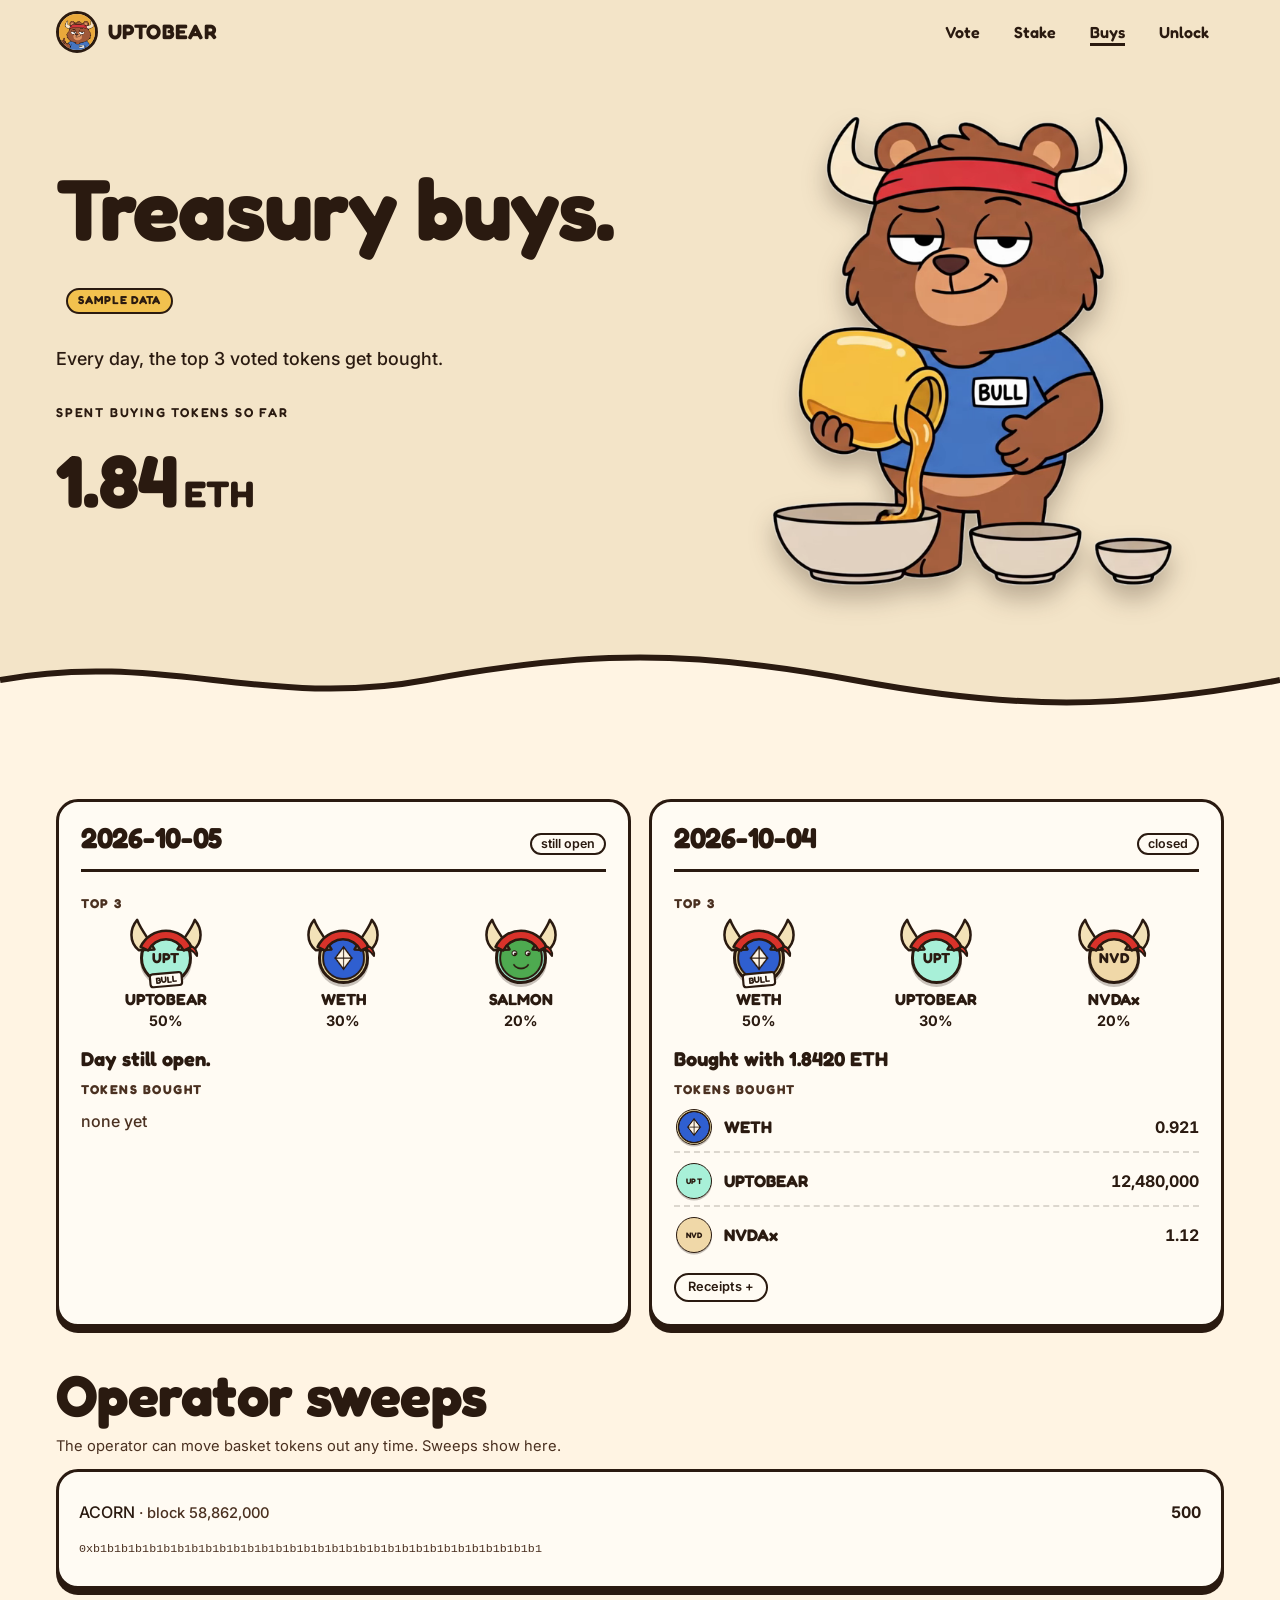
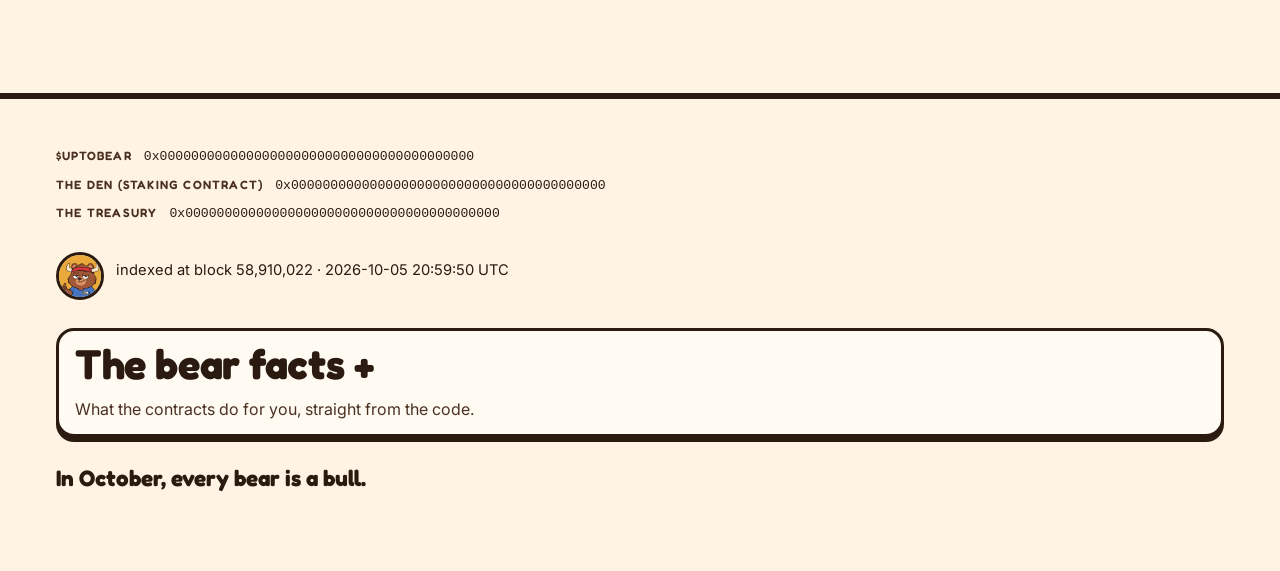
==== web/feedings.html @ 63055d92 "site: how-it-works as one race-style board; hero teaser" ====
<!doctype html>
<html lang="en">
<head>
  <meta charset="utf-8">
  <meta name="viewport" content="width=device-width, initial-scale=1">
  <title>Buys</title>
  <meta name="description" content="Every feeding: the day's top 3, the release transaction, the returns.">
  <meta property="og:title" content="UPTOBEAR — feedings">
  <meta property="og:image" content="https://uptobear.com/assets/gen/11-og.png">
  <meta property="og:url" content="https://uptobear.com/feedings.html">
  <meta name="twitter:card" content="summary_large_image">
  <meta name="twitter:image" content="https://uptobear.com/assets/gen/11-og.png">
  <link rel="icon" href="./assets/gen/09-avatar.png">
  <link rel="preconnect" href="https://fonts.googleapis.com">
  <link rel="preconnect" href="https://fonts.gstatic.com" crossorigin>
  <link href="https://fonts.googleapis.com/css2?family=Fredoka:wght@500;600;700&family=Inter:wght@400;500;600;700&display=swap" rel="stylesheet">
  <link rel="stylesheet" href="./css/site.css?v=20261014b">
</head>
<body>
  <a class="skip" href="#menu">Skip to content</a>
  <header class="top">
    <div class="wrap">
      <a class="brand" href="./index.html">
        <span class="avatar"><img src="./assets/gen/09-avatar.png" alt="" onerror="this.src='./assets/bear/bear_96_orange.png';this.onerror=null"></span>
        <span>UPTOBEAR</span>
      </a>
      <nav aria-label="Pages">
        <a href="./index.html#race" data-short="Vote"><span>Vote</span></a>
        <a href="./stake.html">Stake</a>
        <a href="./feedings.html" aria-current="page">Buys</a>
        <a href="./wake.html">Unlock</a>
      </nav>
    </div>
  </header>
  <div class="wrap warn-wrap" id="stale-slot"></div>

  <main>
    <section class="band tight">
      <div class="wrap page-head">
        <div>
          <h1>Treasury buys.<span class="badge" id="sample-badge" hidden>sample data</span></h1>
          <p class="lead">Every day, the top 3 voted tokens get bought.</p>
          <div class="buys-hero" id="stats">
            <div class="cell"><span class="eyebrow">spent buying tokens so far</span><div class="figure" id="st-eth">—</div></div>
          </div>
          <p class="error" id="err" hidden></p>
        </div>
        <div class="scene" data-scene="05-feeding" data-eager="1"><div class="art"></div></div>
      </div>
    </section>

    <div class="wave to-cream"></div>
    <section class="band cream" id="menu">
      <div class="wrap">
        <div class="menu" id="days"></div>

        <h2 style="margin:40px 0 10px">Operator sweeps</h2>
        <p class="note">The operator can move basket tokens out any time. Sweeps show here.</p>
        <div class="card" id="sweeps"></div>
      </div>
    </section>
  </main>

  <footer class="fine"></footer>

  <script src="./config.js?v=20261014b"></script>
  <script src="./js/common.js?v=20261014b"></script>
  <script src="./js/motion.js?v=20261014b"></script>
  <script src="./js/feedings.js?v=20261014b"></script>
</body>
</html>
---- web/css/site.css ----
/* UPTOBEAR — flat cartoon: a sand field, cream bands, paper boards, thick ink outlines, rounded shapes.
   Light only (no dark mode). Every letter and number is ink on a light surface, no text shadows:
   ink on sand 13.4:1, ink on cream 15.4:1, ink on paper 16.2:1, ink on honey 8.1:1, ink on the honey-tinted
   rows 12.4:1+. Honey is the accent for money (jars, race bars, "your vote" pill, sample badge); orange only
   survives as a small accent (BULL tag, rank numerals 1–3 with an ink outline, the
   stake hint). Motion is transforms/opacity only and respects prefers-reduced-motion. */

:root {
  --sand: #F3E4C8;        /* the page field (was orange) */
  --sand-deep: #E3CFA6;   /* hover fills, skeletons, loader track */
  --field: var(--sand);
  --orange: #E8641B;      /* small accents only: BULL tag, rank numerals */
  --orange-deep: #C4500F; /* orange as small text (4.5:1 on paper): the stake hint */
  --cream: #FFF4E3;
  --cream-2: var(--sand-deep);
  --paper: #FFFBF3;
  --honey-tint: #FBE6B8;  /* top-3 race rows */
  --honey-tint-2: #F7DB9A; /* rank 1 row */
  --ink: #2a1a10;
  --ink-soft: #4a3020;
  --honey: #E9A93B;
  --honey-2: #F2C14E;
  --honey-deep: #C98A1E;
  --red: #D8322A;
  --horn: #F3E2B8;
  --candle: #34C759;
  --error: #B4231C;
  --line: rgba(42, 26, 16, 0.16);
  --stroke: 3px;
  --radius: 22px;
  --gutter: 16px;
  --max: 1200px;
  --narrow: 760px;
  --display: "Fredoka", "Baloo 2", "Arial Rounded MT Bold", system-ui, sans-serif;
  --body: "Inter", system-ui, -apple-system, "Segoe UI", Roboto, sans-serif;
  --shadow-ink: 0 5px 0 var(--ink);
  --drop: drop-shadow(0 14px 12px rgba(42, 26, 16, 0.28));
  --band-y: 56px;
  --wave-h: 44px;
  color-scheme: light;
}
@media (min-width: 900px) { :root { --band-y: 88px; --wave-h: 64px; } }

* { box-sizing: border-box; }
html { scroll-behavior: smooth; }
/* the header is sticky: anchor targets scroll to just below it */
[id] { scroll-margin-top: 84px; }
html, body { margin: 0; padding: 0; }
body {
  background: var(--field);
  color: var(--ink);
  font: 16px/1.55 var(--body);
  -webkit-font-smoothing: antialiased;
  overflow-x: hidden;
}
img, video, svg { display: block; max-width: 100%; }
a { color: inherit; text-decoration: underline; text-decoration-thickness: 2px; text-underline-offset: 3px; }
a:hover { text-decoration-color: var(--honey); }
.mono { font-family: ui-monospace, "SF Mono", Menlo, Consolas, monospace; font-size: 0.86em; word-break: break-all; }
h1, h2, h3, .display { font-family: var(--display); font-weight: 700; line-height: 1; margin: 0; letter-spacing: -0.01em; }
h2 { font-size: clamp(2.1rem, 5vw, 3.6rem); }
h3 { font-size: 1.4rem; }
p { margin: 0 0 12px; }
.lead { font-size: clamp(1.05rem, 1.4vw, 1.25rem); max-width: 44ch; font-weight: 500; }
.note { font-size: 0.92em; color: var(--ink); }
.band.cream .note, .card .note, .board .note { color: var(--ink-soft); }
.wrap { width: 100%; max-width: var(--max); margin: 0 auto; padding-left: var(--gutter); padding-right: var(--gutter); }
.wrap.narrow { max-width: var(--narrow); }
.skip { position: absolute; left: -999px; top: 0; background: var(--ink); color: var(--cream); padding: 8px 12px; z-index: 50; }
.skip:focus { left: 8px; top: 8px; }
[hidden] { display: none !important; }

/* ---- header ------------------------------------------------------------- */
header.top { position: sticky; top: 0; z-index: 20; background: var(--field); }
header.top .wrap { display: flex; align-items: center; justify-content: space-between; gap: 12px; height: 64px; }
header.top .brand { display: inline-flex; align-items: center; gap: 10px; text-decoration: none; font-family: var(--display); font-weight: 700; font-size: 1.3rem; letter-spacing: 0.02em; color: var(--ink); }
header.top .brand .avatar { width: 42px; height: 42px; border-radius: 50%; overflow: hidden; background: var(--cream); border: var(--stroke) solid var(--ink); flex: none; }
header.top .brand .avatar img { width: 100%; height: 100%; object-fit: cover; }
header.top nav { display: flex; gap: 4px; }
header.top nav a { text-decoration: none; font-family: var(--display); font-weight: 600; font-size: 1rem; padding: 7px 12px; border-radius: 999px; color: var(--ink); border: var(--stroke) solid transparent; }
header.top nav a:hover { border-color: var(--ink); background: var(--sand-deep); }
/* the current page: ink text with an ink underline */
header.top nav a[aria-current="page"] { color: var(--ink); text-decoration: underline; text-decoration-color: var(--ink); text-decoration-thickness: 3px; text-underline-offset: 5px; }
@media (max-width: 420px) {
  header.top .brand > span:last-child { display: none; }
  header.top nav a { padding: 6px 8px; font-size: 0.9rem; white-space: nowrap; }
  header.top nav { gap: 0; }
  header.top nav a[data-short]::before { content: attr(data-short); }
  header.top nav a[data-short] span { display: none; }
}

/* ---- bands + wavy dividers ---------------------------------------------- */
.band { padding: var(--band-y) 0; position: relative; }
.band.tight { padding-top: 0; padding-bottom: 24px; }
.band.cream { background: var(--cream); color: var(--ink); }
.eyebrow { font-family: var(--display); font-weight: 600; text-transform: uppercase; letter-spacing: 0.14em; font-size: 0.8rem; margin-bottom: 10px; display: block; color: var(--ink); }
h1, h2, h3, .num, .big { color: var(--ink); text-shadow: none; }
/* the divider: its own background is the band above, the wave shape is the band below, ink line on the crest.
   .to-cream sits under a sand band and waves into cream; .to-orange (name kept) sits under cream and waves into sand. */
.wave { display: block; height: var(--wave-h); margin: 0 0 -1px; overflow: hidden; position: relative; z-index: 1; }
.wave svg { width: 100%; height: 100%; display: block; }
.wave.to-cream { background: var(--field); }
.wave.to-orange { background: var(--cream); }

/* ---- hero --------------------------------------------------------------- */
.hero { position: relative; }
.hero .grid { display: grid; gap: 8px; }
.hero .copy { padding: 8px 0 8px; min-width: 0; }
.hero h1 { font-size: clamp(3.1rem, 9.5vw, 6.6rem); line-height: 0.94; max-width: 10ch; }
.hero h1 .word { display: inline-block; transform-origin: 50% 100%; }
.hero .lead { margin-top: 18px; max-width: min(46ch, 100%); overflow-wrap: anywhere; }
.hero .cta { display: flex; gap: 12px; flex-wrap: wrap; margin-top: 22px; }
.hero .closes { margin-top: 30px; }
.hero .closes .note { margin-top: 10px; }
.hero .bear { display: flex; align-items: flex-end; justify-content: center; height: min(48svh, 460px); }
.hero .bear img { height: 100%; width: 100%; object-fit: contain; object-position: center bottom; filter: var(--drop); cursor: pointer; animation: hero-in 0.9s cubic-bezier(0.2, 0.9, 0.2, 1) both; }
@keyframes hero-in { from { opacity: 0; transform: translateY(24px); } to { opacity: 1; transform: none; } }
@media (max-width: 899px) { .hero .bear { order: -1; } }
@media (min-width: 900px) {
  /* copy starts at the top; the bear fills its column from the copy's top down, never pinned to the fold */
  .hero .grid { grid-template-columns: minmax(0, 1.05fr) minmax(0, 0.95fr); align-items: stretch; min-height: min(72svh, 820px); gap: 24px; }
  .hero .copy { align-self: start; padding: 32px 0 40px; }
  .hero .bear { height: auto; align-self: stretch; align-items: flex-start; justify-content: flex-end; }
  .hero .bear img { height: 100%; max-height: min(calc(100svh - 96px), 820px); object-position: right top; }
}
@media (min-width: 900px) and (max-height: 760px) { .hero h1 { font-size: clamp(3rem, 7vw, 5rem); } .hero .copy { padding-top: 24px; } }

/* ---- buttons / forms ---------------------------------------------------- */
.btn, button {
  font: 700 1.05rem/1 var(--display);
  background: var(--ink);
  color: var(--cream);
  border: var(--stroke) solid var(--ink);
  border-radius: 999px;
  padding: 12px 22px;
  min-height: 50px;
  cursor: pointer;
  text-decoration: none;
  display: inline-flex; align-items: center; justify-content: center; gap: 8px;
  box-shadow: 0 5px 0 rgba(42, 26, 16, 0.35);
  transition: transform 0.15s ease, box-shadow 0.15s ease;
  letter-spacing: 0.01em;
}
.btn:hover, button:hover { transform: translateY(-2px); box-shadow: 0 7px 0 rgba(42, 26, 16, 0.35); }
.btn:active, button:active { transform: translateY(2px); box-shadow: 0 2px 0 rgba(42, 26, 16, 0.35); }
.btn.ghost, button.secondary { background: transparent; color: var(--ink); }
.btn.ghost:hover, button.secondary:hover { background: var(--sand-deep); }
.band:not(.cream) .btn.ghost { color: var(--ink); }
.btn.candle, button.candle { background: var(--ink); color: var(--cream); }
button:disabled { opacity: 0.66; cursor: not-allowed; transform: none; } /* label stays 5.1:1 on paper */
label { display: block; font-weight: 600; font-size: 0.95em; margin: 12px 0 6px; }
label.inline { display: flex; align-items: flex-start; gap: 10px; margin: 10px 0; font-weight: 500; }
label.inline input { margin-top: 3px; width: 20px; height: 20px; accent-color: var(--ink); flex: none; }
input[type="text"], input[type="number"] {
  font: 600 1.15rem/1.2 var(--body);
  width: 100%;
  background: var(--paper);
  color: var(--ink);
  border: var(--stroke) solid var(--ink);
  border-radius: 16px;
  padding: 12px 14px;
  min-height: 52px;
}
input:focus, button:focus-visible, .btn:focus-visible, a:focus-visible { outline: 3px solid var(--honey); outline-offset: 2px; }
fieldset { border: 0; padding: 0; margin: 4px 0 0; }
legend { font-weight: 600; font-size: 0.95em; padding: 0; }
.actions { display: flex; gap: 10px; flex-wrap: wrap; margin-top: 14px; align-items: center; }
.status { font-size: 0.92em; margin-top: 10px; min-height: 1.3em; display: flex; align-items: center; gap: 8px; flex-wrap: wrap; }
.error { color: var(--error); font-weight: 600; font-size: 0.92em; margin-top: 8px; white-space: pre-wrap; }
.band:not(.cream) .error, .hero .error { color: var(--error); background: var(--paper); border: var(--stroke) solid var(--ink); border-radius: 12px; padding: 8px 12px; display: inline-block; }
.warn { color: var(--ink); background: var(--honey-2); border: var(--stroke) solid var(--ink); border-radius: 14px; padding: 10px 14px; font-weight: 600; margin: 0; box-shadow: 0 4px 0 var(--ink); }
.warn-wrap { padding: 0; }
.warn-wrap:has(.warn:not([hidden])) { padding: 12px 0 0; }
.badge { display: inline-block; font: 700 0.72rem/1 var(--display); letter-spacing: 0.08em; text-transform: uppercase; color: var(--ink); background: var(--honey-2); border: 2px solid var(--ink); border-radius: 999px; padding: 5px 10px; vertical-align: middle; margin-left: 10px; text-shadow: none; }
.pill { display: inline-block; font: 600 0.78rem/1 var(--body); border: 2px solid var(--ink); border-radius: 999px; padding: 3px 9px; margin-left: 8px; vertical-align: middle; color: var(--ink); background: var(--paper); }
.empty { color: var(--ink-soft); padding: 14px 0; font-weight: 500; }

/* ---- cards -------------------------------------------------------------- */
.card {
  background: var(--paper);
  color: var(--ink);
  border: var(--stroke) solid var(--ink);
  border-radius: var(--radius);
  padding: 20px;
  margin: 0 0 16px;
  box-shadow: 0 6px 0 var(--ink);
}
.card h3 { margin-bottom: 8px; }
.card .k, .k { font: 600 0.8rem/1 var(--display); text-transform: uppercase; letter-spacing: 0.1em; color: var(--ink-soft); }
.row { display: flex; justify-content: space-between; gap: 12px; padding: 8px 0; border-bottom: 2px dashed var(--line); font-weight: 500; }
.row:last-child { border-bottom: 0; }
.row .v { font-variant-numeric: tabular-nums; text-align: right; font-weight: 700; }
.row.wrap { flex-wrap: wrap; }
.row .tx { flex-basis: 100%; font-size: 0.85em; color: var(--ink-soft); }
.row .pill { display: block; width: max-content; margin: 4px 0 0; }
.big { font-family: var(--display); font-weight: 700; font-size: clamp(2.8rem, 7vw, 5.4rem); line-height: 1; letter-spacing: -0.02em; font-variant-numeric: tabular-nums; }

/* ---- countdown digits --------------------------------------------------- */
.clock { display: inline-flex; gap: 4px; align-items: center; flex-wrap: wrap; }
.clock .dig, .clock .sep, .clock .unit { font: 700 clamp(1.9rem, 6vw, 3.4rem)/1 var(--display); font-variant-numeric: tabular-nums; }
.clock .dig { display: inline-block; min-width: 0.78em; text-align: center; background: var(--paper); color: var(--ink); border: var(--stroke) solid var(--ink); border-radius: 12px; padding: 8px 4px; box-shadow: 0 4px 0 var(--ink); will-change: transform; }
.clock .dig.bump { animation: bump 0.45s cubic-bezier(0.2, 1.6, 0.4, 1); }
.clock .sep { padding: 0 2px; color: var(--ink); }
.clock .unit { font-size: clamp(1.1rem, 3.4vw, 2rem); margin: 0 8px 0 2px; align-self: flex-end; padding-bottom: 6px; color: var(--ink); }
@keyframes bump { 0% { transform: translateY(0) scale(1); } 35% { transform: translateY(-10px) scale(1.08); } 100% { transform: translateY(0) scale(1); } }

/* ---- sticker rail ------------------------------------------------------- */
.rail { overflow: hidden; padding: 24px 0 28px; -webkit-mask-image: linear-gradient(90deg, transparent, #000 6%, #000 94%, transparent); mask-image: linear-gradient(90deg, transparent, #000 6%, #000 94%, transparent); }
.rail-track { display: flex; gap: 26px; width: max-content; animation: rail 46s linear infinite; will-change: transform; }
.rail:hover .rail-track, .rail:focus-within .rail-track { animation-play-state: paused; }
@keyframes rail { from { transform: translateX(0); } to { transform: translateX(-50%); } }
.sticker { width: 150px; height: 150px; flex: none; display: grid; place-items: center; position: relative; overflow: visible; cursor: pointer; }
.sticker img { width: 100%; height: 100%; object-fit: contain; filter: var(--drop); }
.sticker:hover img { transform: scale(1.05); }
.sticker img { transition: transform 0.2s ease; }
@media (min-width: 900px) { .sticker { width: 190px; height: 190px; } .rail-track { gap: 34px; } }

/* ---- motion helpers ----------------------------------------------------- */
.anim-bob { animation: bob 3.2s ease-in-out infinite; }
.anim-wiggle { animation: wiggle 2.6s ease-in-out infinite; }
.anim-hop { animation: hop 1.8s cubic-bezier(0.3, 0, 0.2, 1) infinite; }
.anim-sway { animation: sway 5s ease-in-out infinite; }
.anim-breathe { animation: breathe 3.8s ease-in-out infinite; }
.anim-tilt { animation: tilt 3.4s ease-in-out infinite; }
.anim-float { animation: floaty 6s ease-in-out infinite; }
.d1 { animation-delay: -0.7s; } .d2 { animation-delay: -1.4s; } .d3 { animation-delay: -2.1s; } .d4 { animation-delay: -2.8s; }
@keyframes bob { 0%, 100% { transform: translateY(0); } 50% { transform: translateY(-10px); } }
@keyframes wiggle { 0%, 100% { transform: rotate(-5deg); } 50% { transform: rotate(5deg); } }
@keyframes hop { 0%, 60%, 100% { transform: translateY(0) scale(1, 1); } 70% { transform: translateY(-14px) scale(0.96, 1.06); } 85% { transform: translateY(0) scale(1.06, 0.94); } }
@keyframes sway { 0%, 100% { transform: translateX(-6px) rotate(-2deg); } 50% { transform: translateX(6px) rotate(2deg); } }
@keyframes breathe { 0%, 100% { transform: scale(1); } 50% { transform: scale(1.04); } }
@keyframes tilt { 0%, 100% { transform: rotate(-6deg) translateY(0); } 50% { transform: rotate(6deg) translateY(-6px); } }
@keyframes floaty { 0%, 100% { transform: translate(0, 0) rotate(-1deg); } 50% { transform: translate(4px, -14px) rotate(1.5deg); } }
.wobble { animation: wobble 0.7s ease-in-out !important; }
@keyframes wobble { 0%, 100% { transform: rotate(0) scale(1); } 20% { transform: rotate(-10deg) scale(1.08); } 45% { transform: rotate(9deg) scale(1.05); } 70% { transform: rotate(-5deg) scale(1.02); } }

/* MOO bubble (easter egg) */
.moo { position: fixed; z-index: 60; pointer-events: none; font: 700 1.6rem/1 var(--display); color: var(--ink); background: var(--paper); border: var(--stroke) solid var(--ink); border-radius: 18px; padding: 8px 14px; transform: translate(-50%, -100%); animation: moo 0.9s ease-out forwards; }
.moo::after { content: ""; position: absolute; left: 50%; bottom: -10px; width: 14px; height: 14px; background: var(--paper); border-right: var(--stroke) solid var(--ink); border-bottom: var(--stroke) solid var(--ink); transform: translateX(-50%) rotate(45deg); }
@keyframes moo { 0% { opacity: 0; transform: translate(-50%, -80%) scale(0.5); } 25% { opacity: 1; transform: translate(-50%, -120%) scale(1.1); } 70% { opacity: 1; transform: translate(-50%, -140%) scale(1); } 100% { opacity: 0; transform: translate(-50%, -170%) scale(1); } }

/* ---- scenes: transparent video stickers on the band colour ---------------- */
.scene { display: flex; justify-content: center; align-items: flex-end; min-width: 0; }
.scene .art { position: relative; width: min(100%, 520px); aspect-ratio: 1; display: grid; place-items: end center; animation: scene-float 7s ease-in-out infinite; }
/* exact poster ratios so the box is the final size before the video mounts; media is absolute so it can never resize the box (review: no layout shift) */
.scene[data-scene="03-hibernate"] .art { aspect-ratio: 518 / 668; }
.scene[data-scene="04-vote"] .art { aspect-ratio: 728 / 684; }
.scene[data-scene="05-feeding"] .art { aspect-ratio: 602 / 684; }
.scene[data-scene="06-waking"] .art { aspect-ratio: 660 / 714; }
/* vertical only: a rotate/translateX here would widen the scrollable area on phones */
@keyframes scene-float { 0%, 100% { transform: translateY(0); } 50% { transform: translateY(-12px); } }
.scene .art video, .scene .art img { position: absolute; inset: 0; width: 100%; height: 100%; object-fit: contain; object-position: center bottom; filter: var(--drop); cursor: pointer; }
/* the art box keeps its 1:1 space before the video mounts, so anchors and scroll positions never shift (review) */
.scene .art:empty { display: grid; }
.story.flip .scene .art { animation-delay: -3s; }

/* ---- story sections ----------------------------------------------------- */
.story { display: grid; gap: 36px; align-items: center; }
.story .txt { min-width: 0; }
.story .txt h2 { margin-bottom: 14px; }
.story .txt p { max-width: 48ch; }
.story .num { margin: 18px 0 6px; }
@media (min-width: 960px) {
  .story { grid-template-columns: 1fr 1fr; gap: 64px; }
  .story.flip .scene { order: 2; }
}

/* ---- token logo wearing the horns ---------------------------------------- */
.tok { --s: 96px; position: relative; display: block; width: var(--s); height: var(--s); flex: none; }
.tok .disc { position: absolute; left: 14%; top: 22%; width: 72%; height: 72%; border-radius: 50%; border: calc(var(--s) * 0.045) solid var(--ink); background: hsl(var(--hue, 30) 70% 80%); overflow: hidden; display: grid; place-items: center; box-shadow: 0 calc(var(--s) * 0.04) 0 rgba(42, 26, 16, 0.25); }
.tok .disc img { position: absolute; inset: 0; width: 100%; height: 100%; object-fit: cover; }
.tok .disc .ini { font: 700 calc(var(--s) * 0.2)/1 var(--display); color: var(--ink); text-shadow: none; letter-spacing: 0.02em; }
.tok .disc.has-img .ini { display: none; }
.tok svg { position: absolute; inset: 0; width: 100%; height: 100%; pointer-events: none; overflow: visible; }
.tok .tag text { font-family: var(--display); font-weight: 700; }
.tok.lg { --s: 132px; }
.tok.md { --s: 72px; }
.tok.sm { --s: 52px; }
.tok.plain .disc { left: 5%; top: 5%; width: 90%; height: 90%; }

/* today's bulls (sand band, stickers on the field) */
.bulls { display: grid; grid-template-columns: repeat(3, 1fr); gap: 10px; margin-top: 22px; align-items: start; }
.bull { display: grid; justify-items: center; gap: 4px; text-align: center; color: var(--ink); transform-origin: 50% 100%; }
.bull .tok { animation: bob 2.8s ease-in-out infinite; --s: clamp(84px, 24vw, 132px); }
.bull:nth-child(2) .tok { animation-delay: -0.9s; } .bull:nth-child(3) .tok { animation-delay: -1.8s; }
.bull .sym { font: 700 1.1rem/1.1 var(--display); word-break: break-all; color: var(--ink); margin-top: 6px; }
.bull .slice { font: 700 1.9rem/1 var(--display); color: var(--ink); }
.bull .amt { font-size: 0.82em; font-variant-numeric: tabular-nums; }
@media (min-width: 760px) { .bulls { gap: 16px; } }

/* ---- honey jars (SVG, cartoon) ------------------------------------------ */
.jars { display: grid; grid-template-columns: 1.2fr 1fr 0.85fr; gap: 8px; align-items: end; margin-top: 18px; max-width: 560px; }
.jar { display: grid; justify-items: center; gap: 6px; text-align: center; }
.jar .art { position: relative; width: 100%; aspect-ratio: 120 / 160; }
.jar .art svg { width: 100%; height: 100%; overflow: visible; }
.jar .art .tok { position: absolute; left: 50%; top: 61%; width: 36%; height: 36%; --s: 36%; transform: translate(-50%, -50%); }
.jar .art .tok .disc { border-width: 3px; box-shadow: none; }
.jar .art .tok .disc .ini { font-size: clamp(0.55rem, 1.6vw, 0.85rem); }
.jar .honey { transition: transform 1.6s cubic-bezier(0.2, 0.8, 0.2, 1); transform: translateY(122px); }
.jars.in.go .jar .honey { transform: translateY(calc((1 - var(--fill, 0)) * 122px)); }
.jar:nth-child(2) .honey { transition-delay: 0.2s; }
.jar:nth-child(3) .honey { transition-delay: 0.4s; }
.jar .pct { font: 700 1.7rem/1 var(--display); }
.jar .sym { font-weight: 700; word-break: break-all; }
.jar .amt { font-size: 0.82em; font-variant-numeric: tabular-nums; color: var(--ink-soft); }
.jar:nth-child(1) .art { width: 100%; }
.jar:nth-child(2) .art { width: 84%; }
.jar:nth-child(3) .art { width: 70%; }

/* ---- the board: top 10 by weight --------------------------------------- */
.board { background: var(--paper); border: var(--stroke) solid var(--ink); border-radius: 28px; box-shadow: 0 8px 0 var(--ink); padding: 22px 16px 18px; }
.board .head { display: flex; align-items: flex-end; justify-content: space-between; gap: 12px; flex-wrap: wrap; padding: 0 4px 16px; border-bottom: var(--stroke) solid var(--ink); margin-bottom: 8px; }
.board .head h2 { font-size: clamp(2rem, 4.6vw, 3.2rem); }
.board .head .note { margin: 0; max-width: 40ch; }
.rows { list-style: none; margin: 0; padding: 0; }
.brow { display: grid; grid-template-columns: 40px 60px minmax(0, 1fr) auto; grid-template-areas: "rank tok who vote" "bar bar bar bar"; gap: 6px 10px; align-items: center; padding: 12px 4px; border-bottom: 2px dashed var(--line); }
.brow:last-child { border-bottom: 0; }
.brow .rank { grid-area: rank; font: 700 1.6rem/1 var(--display); color: var(--ink-soft); text-align: center; position: relative; }
.brow .rank svg { position: absolute; left: 50%; top: -14px; width: 34px; height: 34px; transform: translateX(-50%); overflow: visible; }
.brow.top3 .rank { color: var(--orange); -webkit-text-stroke: 1.5px var(--ink); paint-order: stroke fill; font-size: 2rem; padding-top: 12px; }
.brow .tok { grid-area: tok; --s: 60px; }
.brow .who { grid-area: who; min-width: 0; }
.brow .who .sym { font: 700 1.2rem/1.1 var(--display); display: block; white-space: nowrap; overflow: hidden; text-overflow: ellipsis; }
.brow .who .addr { display: block; color: var(--ink-soft); font-size: 0.78rem; }
.brow .who .share { display: block; font-size: 0.78rem; color: var(--ink-soft); }
.brow .bar { grid-area: bar; position: relative; height: 30px; border: var(--stroke) solid var(--ink); border-radius: 999px; background: var(--paper); overflow: visible; }
.brow .bar .fill { position: absolute; left: 0; top: 0; bottom: 0; width: 100%; border-radius: 999px; background: linear-gradient(180deg, var(--honey-2), var(--honey)); box-shadow: inset 0 -5px 0 rgba(42, 26, 16, 0.12), inset 0 4px 0 rgba(255, 255, 255, 0.35); transform: scaleX(0); transform-origin: 0 50%; transition: transform 1.2s cubic-bezier(0.2, 0.8, 0.2, 1); }
.brow .bar .pct { position: absolute; top: 50%; left: 0; transform: translate(10px, -50%); font: 700 0.95rem/1 var(--display); background: var(--ink); color: var(--cream); border-radius: 999px; padding: 6px 9px; white-space: nowrap; transition: left 1.2s cubic-bezier(0.2, 0.8, 0.2, 1); }
.board.in.go .brow .bar .fill { transform: scaleX(var(--f, 0)); }
.board.in.go .brow .bar .pct { left: min(calc(var(--f, 0) * 100%), calc(100% - 78px)); }
.brow .vote { grid-area: vote; justify-self: end; font: 700 0.85rem/1 var(--display); text-decoration: none; border: 2px solid var(--ink); border-radius: 999px; padding: 8px 12px; color: var(--ink); background: var(--paper); box-shadow: 0 3px 0 var(--ink); white-space: nowrap; transition: transform 0.15s ease; }
.brow .vote:hover { transform: translateY(-2px); background: var(--honey-2); }
.brow.r1 { padding: 16px 4px; }
.brow.r1 .tok { --s: 72px; }
.brow.r1 .who .sym { font-size: 1.45rem; }
.brow.r1 .bar { height: 38px; }
.brow.r1 .rank { font-size: 2.4rem; }
.brow.skel .who .sym, .brow.skel .who .addr, .brow.skel .tok, .brow.skel .vote { background: var(--cream-2); border-radius: 999px; color: transparent; border-color: transparent; box-shadow: none; animation: pulse 1.4s ease-in-out infinite; }
.brow.skel .who .sym { height: 18px; width: 40%; }
.brow.skel .who .addr { height: 10px; width: 30%; margin-top: 6px; }
.brow.skel .tok { --s: 52px; border-radius: 50%; }
@keyframes pulse { 0%, 100% { opacity: 0.55; } 50% { opacity: 1; } }
@media (max-width: 719px) {
  .brow { grid-template-columns: 36px 56px minmax(0, 1fr) auto; }
  .brow .who .addr { display: none; } /* phones: keep the stake line ("gets 50% · 0.61 ETH" / "needs +5% to get fed"), drop the address */
  .brow .vote { padding: 7px 10px; font-size: 0.8rem; }
  .brow.r1 .tok { --s: 64px; }
  .brow.r1 .who .sym { font-size: 1.3rem; }
}
@media (min-width: 720px) { .board { padding: 28px 28px 20px; } }
@media (min-width: 960px) {
  .brow { grid-template-columns: 56px 68px 200px minmax(0, 1fr) auto; grid-template-areas: "rank tok who bar vote"; gap: 14px; }
  .brow .bar { height: 34px; }
  .brow.r1 .bar { height: 42px; }
  .brow.r1 .tok { --s: 80px; }
  .brow .rank svg { width: 40px; height: 40px; top: -16px; }
}
.board .rows .empty { padding: 18px 4px; }

/* ---- how it works (home, under the hero): one board that rhymes with the race board ---- */
.hero .lead .tease { display: inline-block; color: var(--ink); font: 700 clamp(1.3rem, 2.2vw, 1.7rem)/1.1 var(--display); letter-spacing: 0.01em; text-decoration-thickness: 4px; text-underline-offset: 7px; text-decoration-color: var(--honey); }
.hero .lead .tease:hover { text-decoration-color: var(--ink); }
.how-board { padding: 22px 18px 50px; position: relative; }
.how-board .board-head { justify-content: center; text-align: center; }
.how .cells { list-style: none; margin: 0; padding: 0; display: grid; grid-template-columns: repeat(3, minmax(0, 1fr)); }
.how .cell { position: relative; display: flex; flex-direction: column; align-items: center; text-align: center; gap: 6px; padding: 24px 16px 8px; }
.how .cell + .cell { border-left: 2px dashed var(--line); }
.how .cell .rank { position: relative; font: 700 2.4rem/1 var(--display); color: var(--orange); -webkit-text-stroke: 1.5px var(--ink); paint-order: stroke fill; padding-top: 28px; }
.how .cell .rank svg { position: absolute; left: 50%; top: -6px; width: 58px; height: 58px; max-width: none; transform: translateX(-50%); overflow: visible; }
@media (min-width: 900px) { .how .cell .rank { font-size: 3.1rem; -webkit-text-stroke: 2px var(--ink); padding-top: 30px; min-width: 96px; } .how .cell .rank svg { width: 66px; height: 66px; top: -2px; } }
.how .cell .art { width: 190px; height: 190px; display: grid; place-items: center; transform: rotate(var(--tilt, 0deg)); }
.how .cell .art img { width: 100%; height: 100%; object-fit: contain; filter: var(--drop); cursor: pointer; transition: transform 0.2s ease; }
.how .cell .art img:hover { transform: scale(1.05); }
.how .cell h3 { font-size: 1.75rem; line-height: 1; margin: 8px 0 0; }
.how .cell .txt { display: grid; gap: 4px; justify-items: center; }
.how .cell p { margin: 0; font-weight: 600; font-size: 1.08rem; max-width: 24ch; }
.how .cell .note { font-weight: 400; font-size: 1rem; color: var(--ink-soft); max-width: 28ch; }
.how .tagrow { position: absolute; left: 0; right: 0; bottom: -31px; display: flex; justify-content: center; }
.how .nametag { background: var(--paper); border: var(--stroke) solid var(--ink); border-radius: 10px; box-shadow: 0 5px 0 var(--ink); padding: 12px 22px; font: 700 clamp(1.15rem, 2.4vw, 1.55rem)/1 var(--display); color: var(--ink); text-transform: uppercase; letter-spacing: 0.04em; transform: rotate(-2.5deg); white-space: nowrap; }
.how .how-sub { text-align: center; margin: 52px 0 0; color: var(--ink); }
@media (max-width: 899px) {
  .how .cells { grid-template-columns: 1fr; }
  .how .cell { display: grid; grid-template-columns: 38px 96px minmax(0, 1fr); grid-template-areas: "rank art h3" "txt txt txt"; align-items: center; column-gap: 12px; row-gap: 8px; text-align: left; padding: 14px 4px 16px; }
  .how .cell + .cell { border-left: 0; border-top: 2px dashed var(--line); }
  .how .cell .rank { grid-area: rank; font-size: 1.9rem; padding-top: 22px; text-align: center; }
  .how .cell .rank svg { width: 40px; height: 40px; top: -4px; }
  .how .cell .art { grid-area: art; width: 96px; height: 96px; }
  .how .cell h3 { grid-area: h3; font-size: 1.6rem; margin: 0; }
  .how .cell .txt { grid-area: txt; justify-items: start; }
  .how .cell p, .how .cell .note { max-width: none; font-size: 1.02rem; }
  .how-board { padding: 18px 14px 46px; }
  .how .nametag { white-space: normal; text-align: center; }
}
@media (min-width: 600px) and (max-width: 899px) {
  .how .cell { grid-template-columns: 38px 120px minmax(0, 1fr); grid-template-areas: "rank art h3" "rank art txt"; row-gap: 4px; align-items: center; column-gap: 18px; }
  .how .cell h3 { align-self: end; }
  .how .cell .txt { align-self: start; }
  .how .cell .art { width: 120px; height: 120px; }
}
/* ---- scroll reveal ------------------------------------------------------- */
.reveal { opacity: 0; transform: translateY(24px); transition: opacity 0.7s ease, transform 0.7s cubic-bezier(0.2, 0.8, 0.2, 1); }
.reveal.in { opacity: 1; transform: none; }

/* ---- page heads (den / feedings / wake) ---------------------------------- */
.page-head { display: grid; gap: 20px; align-items: center; padding-top: 28px; padding-bottom: 32px; }
.page-head h1 { font-size: clamp(2.8rem, 8vw, 5.4rem); line-height: 0.95; }
.page-head .lead { margin-top: 14px; }
.page-head .scene .art { width: min(100%, 440px); }
@media (min-width: 960px) { .page-head { grid-template-columns: 1.1fr 0.9fr; gap: 48px; } }

/* sleep card / loader */
.sleeping { display: grid; place-items: center; text-align: center; padding: 16px 0 4px; }
.sleeping img { width: 170px; height: 170px; object-fit: contain; filter: var(--drop); animation: breathe 3.8s ease-in-out infinite; }
.loader { display: inline-block; width: 22px; height: 22px; border-radius: 50%; border: 4px solid var(--cream-2); border-top-color: var(--honey); animation: slowspin 0.9s linear infinite; flex: none; }
@keyframes slowspin { from { transform: rotate(0); } to { transform: rotate(360deg); } }

/* hero stats strip (buys): paper tiles with an ink line, big number, tiny label; two per row on phones */
.buys-hero { margin-top: 30px; display: flex; flex-wrap: wrap; align-items: flex-end; gap: 18px 48px; }
.buys-hero .cell { display: grid; gap: 10px; min-width: 0; }
.buys-hero .figure { font: 700 clamp(3rem, 6.4vw, 4.6rem)/1 var(--display); color: var(--ink); font-variant-numeric: tabular-nums; letter-spacing: -0.01em; white-space: nowrap; }
.buys-hero .figure .unit { font-size: 0.5em; margin-left: 6px; letter-spacing: 0; }

/* day cards (buys): two columns from 900px, equal height per row, receipts pinned to the bottom */
.menu { display: grid; gap: 18px; }
.menu .card { padding: 22px; margin: 0; display: flex; flex-direction: column; min-width: 0; }
.menu .head { display: flex; justify-content: space-between; align-items: baseline; gap: 10px; flex-wrap: wrap; border-bottom: var(--stroke) solid var(--ink); padding-bottom: 8px; margin-bottom: 12px; }
.menu .head h3 { font-size: 1.8rem; }
.menu .course { font: 700 0.8rem/1 var(--display); text-transform: uppercase; letter-spacing: 0.12em; color: var(--ink-soft); margin: 14px 0 6px; }
.menu .plates { display: grid; grid-template-columns: repeat(3, 1fr); gap: 8px; }
.menu .plate { display: grid; justify-items: center; text-align: center; gap: 2px; font-size: 0.9em; }
.menu .plate .sym { font: 700 1rem/1.1 var(--display); word-break: break-all; }
.menu .plate .slice { color: var(--ink); font-weight: 700; }
.menu .spent { font: 700 1.25rem/1.1 var(--display); margin-top: 16px; font-variant-numeric: tabular-nums; }
.menu .buys { display: grid; gap: 4px; }
.menu .buy { display: grid; grid-template-columns: auto minmax(0, 1fr) auto; align-items: center; gap: 10px; padding: 4px 0; border-bottom: 2px dashed var(--line); }
.menu .buy:last-child { border-bottom: 0; }
.menu .buy .tok.sm { --s: 40px; }
.menu .buy .sym { font: 700 1.05rem/1.1 var(--display); white-space: nowrap; overflow: hidden; text-overflow: ellipsis; }
.menu .buy .v { font-variant-numeric: tabular-nums; font-weight: 700; text-align: right; }
.menu .buy.none { display: block; color: var(--ink-soft); font-weight: 500; padding: 6px 0; }
.menu .receipts { margin-top: auto; padding-top: 14px; }
.menu .receipts summary { cursor: pointer; list-style: none; display: inline-block; font: 600 0.8rem/1 var(--body); color: var(--ink); border: 2px solid var(--ink); border-radius: 999px; padding: 6px 12px; background: var(--paper); }
.menu .receipts summary::-webkit-details-marker { display: none; }
.menu .receipts summary::after { content: " +"; }
.menu .receipts[open] summary::after { content: " \2212"; }
.menu .receipts[open] summary { background: var(--sand-deep); }
.menu .receipts .row { font-size: 0.92em; }
.menu .receipts .row:first-of-type { margin-top: 8px; }
@media (min-width: 900px) { .menu { grid-template-columns: 1fr 1fr; align-items: stretch; } }

/* baskets (wake) */
.basket-board { background: var(--paper); border: var(--stroke) solid var(--ink); border-radius: var(--radius); box-shadow: 0 6px 0 var(--ink); padding: 6px 22px; max-width: 640px; }
.basket-board .brow { display: grid; grid-template-columns: 52px minmax(0, 1fr) auto; grid-template-areas: "logo sym amt"; align-items: center; gap: 14px; padding: 14px 0; border-bottom: 2px dashed var(--line); }
.basket-board .brow > .tok { grid-area: logo; order: 0; }
.basket-board .brow > .who { grid-area: sym; order: 0; min-width: 0; }
.basket-board .brow > .amt { grid-area: amt; order: 0; text-align: right; }
.basket-board .brow:last-child { border-bottom: 0; }
.basket-board .sym { font: 700 1.05rem/1.2 var(--display); color: var(--ink); overflow: hidden; text-overflow: ellipsis; white-space: nowrap; }
.basket-board .amt { font: 700 1.25rem/1.1 var(--display); color: var(--ink); font-variant-numeric: tabular-nums; white-space: nowrap; }
.basket-board .empty { padding: 16px 0; }
.basket { display: grid; grid-template-columns: auto 1fr; gap: 14px; align-items: center; }
.basket .amt { font: 700 1.3rem/1.1 var(--display); font-variant-numeric: tabular-nums; }
.basket .actions { grid-column: 1 / -1; margin-top: 4px; }
.basket .status, .basket .error { grid-column: 1 / -1; }

/* ---- footer: the fine print --------------------------------------------- */
footer.fine { background: var(--cream); color: var(--ink); padding: 48px 0 64px; border-top: 6px solid var(--ink); }
footer.fine h2 { font-size: clamp(1.8rem, 4vw, 2.6rem); margin-bottom: 6px; }
footer.fine .sub { color: var(--ink-soft); margin-bottom: 20px; }
footer.fine details { margin: 0 0 8px; }
footer.fine summary { cursor: pointer; list-style: none; display: grid; gap: 6px; padding: 12px 16px; border: var(--stroke) solid var(--ink); border-radius: 18px; background: var(--paper); box-shadow: 0 5px 0 var(--ink); }
footer.fine summary::-webkit-details-marker { display: none; }
footer.fine summary h2 { display: inline; }
footer.fine summary h2::after { content: " +"; color: var(--ink); }
footer.fine details[open] summary h2::after { content: " \2212"; }
footer.fine summary .sub { display: block; margin: 0; }
footer.fine details ol.how { margin-top: 18px; }
footer.fine .addrs { display: grid; gap: 8px; margin-bottom: 28px; }
footer.fine .addr { display: flex; flex-wrap: wrap; align-items: baseline; gap: 2px 12px; min-width: 0; }
footer.fine .addr .k { font: 600 0.75rem/1 var(--display); text-transform: uppercase; letter-spacing: 0.1em; white-space: nowrap; }
footer.fine .addr .mono { white-space: nowrap; font-size: 0.82rem; }
@media (max-width: 420px) { footer.fine .addr .mono { font-size: 0.74rem; } }
footer.fine ol.how { padding-left: 22px; margin: 0 0 24px; max-width: 78ch; }
footer.fine ol.how li { margin: 10px 0; padding-left: 4px; }
footer.fine ol.how li::marker { font-family: var(--display); font-weight: 700; color: var(--ink); }
footer.fine .tag { font-family: var(--display); font-weight: 700; font-size: 1.4rem; margin-top: 24px; }
footer.fine .stamp { display: flex; align-items: center; gap: 12px; }
footer.fine .stamp img { width: 48px; height: 48px; flex: none; border-radius: 50%; border: var(--stroke) solid var(--ink); object-fit: cover; cursor: pointer; }
footer.fine .stamp { margin-bottom: 28px; }

/* ---- reduced motion ------------------------------------------------------ */
@media (prefers-reduced-motion: reduce) {
  html { scroll-behavior: auto; }
  *, *::before, *::after { animation-duration: 0.001s !important; animation-iteration-count: 1 !important; transition-duration: 0.001s !important; transition-delay: 0s !important; }
  .rail-track, .scene .art, .bull .tok, .sticker, .hero .bear img { animation: none !important; }
  .reveal { opacity: 1; transform: none; }
  .brow .bar .fill { transform: scaleX(var(--f, 0)); }
  .brow .bar .pct { left: min(calc(var(--f, 0) * 100%), calc(100% - 78px)); }
  .jar .honey { transform: translateY(calc((1 - var(--fill, 0)) * 122px)); }
}

/* the race (moved under the hero) */
.board .race-meta { display: flex; align-items: flex-end; gap: 18px; flex-wrap: wrap; }
.board .closes { display: flex; flex-direction: column; gap: 4px; }
.board .closes .eyebrow { margin: 0; }
.clock.small .dig, .clock.small .sep, .clock.small .unit { font-size: 1.15rem; }
.clock.small .dig { padding: 5px 3px; border-radius: 8px; box-shadow: 0 3px 0 var(--ink); }
.clock.small .unit { font-size: 0.85rem; padding-bottom: 3px; }
.brow .share.hot { color: var(--ink); font-weight: 700; }
.board .cta-row { display: flex; align-items: center; gap: 12px; flex-wrap: wrap; margin: 16px 4px 4px; color: var(--ink-soft); }
.btn.small { padding: 9px 14px; font-size: 0.9rem; }

/* ---- the race: ONE board, ONE table (top 3 emphasised inside it) ---- */
.band.race { background: var(--field); color: var(--ink); padding-top: 8px; }
.race-board { padding: 22px 18px 18px; }
@media (min-width: 720px) { .race-board { padding: 28px 28px 22px; } }
.board-head { display: flex; justify-content: space-between; align-items: flex-start; gap: 24px; flex-wrap: wrap; padding-bottom: 18px; margin-bottom: 8px; border-bottom: var(--stroke) solid var(--ink); }
.board-head .title h2 { font-size: clamp(2rem, 4.6vw, 3rem); line-height: 1; color: var(--ink); text-shadow: none; }
.board-head .title p { margin: 8px 0 0; color: var(--ink-soft); }
.board-head .stats { display: flex; gap: 28px; flex-wrap: wrap; }
.board-head .stat { display: grid; gap: 4px; }
.board-head .stat .eyebrow { margin: 0; }
.board-head .stat .num { font: 700 clamp(1.7rem, 3.4vw, 2.3rem)/1 var(--display); color: var(--ink); }
.board-head .stat .sub { font-size: 0.8rem; color: var(--ink-soft); }
.board-head .clock.small .dig, .board-head .clock.small .sep { font-size: clamp(1.2rem, 2.2vw, 1.6rem); }
.board-head .clock .sep, .board-head .clock .unit { color: var(--ink); text-shadow: none; }
.table { list-style: none; margin: 0; padding: 0; }
.trow { display: grid; grid-template-columns: 40px 76px minmax(0, 190px) 1fr 170px auto; grid-template-areas: "rank tok who bar buys vote"; align-items: center; gap: 14px; padding: 10px 6px; border-bottom: 2px dashed var(--line); border-radius: 14px; }
.trow .rank { grid-area: rank; } .trow .tok { grid-area: tok; } .trow .who { grid-area: who; } .trow .bar { grid-area: bar; } .trow .buys { grid-area: buys; } .trow .vote { grid-area: vote; }
.trow .rank { position: relative; font: 700 1.25rem/1 var(--display); color: var(--ink-soft); text-align: center; }
.trow .who { min-width: 0; display: grid; gap: 2px; }
.trow .sym { font: 700 1.05rem/1.1 var(--display); color: var(--ink); white-space: nowrap; overflow: hidden; text-overflow: ellipsis; }
.trow .hold { font-size: 0.78rem; color: var(--ink-soft); }
.trow .bar { position: relative; height: 22px; border: 2px solid var(--ink); border-radius: 999px; background: var(--paper); overflow: hidden; }
.trow .bar .fill { position: absolute; left: 0; top: 0; bottom: 0; background: linear-gradient(180deg, var(--honey-2), var(--honey)); border-radius: 999px; transition: width 0.9s cubic-bezier(0.2, 0.8, 0.2, 1); }
.trow .bar .pct { position: absolute; right: 9px; top: 50%; transform: translateY(-50%); font: 700 0.72rem/1 var(--display); color: var(--ink); }
.trow .buys { display: grid; gap: 1px; text-align: right; }
.trow .buys .k { font: 600 0.62rem/1 var(--display); text-transform: uppercase; letter-spacing: 0.12em; color: var(--ink-soft); }
.trow .buys .amt { font: 700 1.05rem/1 var(--display); color: var(--ink); white-space: nowrap; }
.trow .buys .amt.muted { color: rgba(42, 26, 16, 0.5); font-weight: 600; }
.trow .vote { justify-self: end; font: 700 0.85rem/1 var(--display); text-decoration: none; color: var(--ink); border: 2px solid var(--ink); border-radius: 999px; padding: 8px 14px; background: var(--paper); box-shadow: 0 3px 0 var(--ink); white-space: nowrap; }
.trow .vote:hover { background: var(--honey-2); }
.trow .vote.primary { background: var(--ink); color: var(--cream); }
/* funded rows: honey tint, taller, bigger money */
.trow.top { background: var(--honey-tint); padding: 12px 8px; border-bottom-color: transparent; margin: 4px 0; }
/* orange numeral with a thin ink outline (flat fill + ink line, like every other drawn part); no shadow */
.trow.top .rank { color: var(--orange); -webkit-text-stroke: 1.5px var(--ink); paint-order: stroke fill; font-size: 1.6rem; padding-top: 14px; }
.trow.top .rank svg { position: absolute; left: 50%; top: -8px; width: 30px; height: 30px; transform: translateX(-50%); overflow: visible; }
.trow.top .sym { font-size: 1.3rem; }
.trow.top .buys .amt { font-size: 1.5rem; }
.trow.r1 { background: var(--honey-tint-2); }
.trow.r1 .buys .amt { font-size: 1.8rem; }
.trow.top .bar { height: 26px; }
.trow.open .sym { color: var(--ink-soft); }
.trow.open .disc.empty { position: absolute; left: 5%; top: 5%; width: 90%; height: 90%; border-radius: 50%; border: 3px dashed var(--ink-soft); }
.table .cut { list-style: none; display: flex; align-items: center; gap: 12px; margin: 10px 0 6px; color: var(--ink); font: 700 0.75rem/1 var(--display); text-transform: uppercase; letter-spacing: 0.14em; }
.table .cut::before, .table .cut::after { content: ""; flex: 1; border-top: 3px dashed var(--ink); }
.table .empty { padding: 18px 8px; color: var(--ink-soft); }
.trow.skel { height: 60px; background: var(--cream-2); border-radius: 14px; margin: 6px 0; animation: pulse 1.4s ease-in-out infinite; }
.trow.top.skel { height: 74px; }
.race-board .cta-row { display: flex; align-items: center; gap: 12px; flex-wrap: wrap; margin: 16px 6px 2px; color: var(--ink-soft); }
@media (max-width: 719px) {
  .trow { grid-template-columns: 26px 44px minmax(0, 1fr) auto; grid-template-areas: "rank tok who vote" "bar bar bar bar" "buys buys buys buys"; row-gap: 8px; padding: 10px 4px; }
  .trow .tok.md { --s: 52px; } .trow .tok.sm { --s: 44px; }
  .trow .buys { text-align: left; grid-auto-flow: column; justify-content: start; align-items: baseline; gap: 8px; }
  .trow:not(.top) .buys { display: none; }
  .trow.top .rank { padding-top: 12px; font-size: 1.4rem; }
}

/* ---- vote sheet ---- */
.sheet-backdrop { position: fixed; inset: 0; z-index: 50; background: rgba(42, 26, 16, 0.55); display: grid; place-items: end center; }
@media (min-width: 720px) { .sheet-backdrop { place-items: center; } }
.sheet { position: relative; width: min(100%, 540px); max-height: 92vh; overflow: auto; background: var(--paper); color: var(--ink); border: var(--stroke) solid var(--ink); border-radius: 26px 26px 0 0; box-shadow: 0 8px 0 var(--ink); padding: 22px 20px 20px; display: grid; gap: 12px; }
@media (min-width: 720px) { .sheet { border-radius: 26px; } }
.sheet h3 { font-size: 1.6rem; margin: 0; }
.sheet .close { position: absolute; right: 12px; top: 10px; width: 40px; height: 40px; padding: 0; border-radius: 50%; font: 700 1.3rem/1 var(--display); background: var(--paper); color: var(--ink); border: 2px solid var(--ink); box-shadow: 0 3px 0 var(--ink); }
.sheet .vs-token { display: flex; align-items: center; gap: 12px; }
.sheet .vs-name { font: 700 1.3rem/1.1 var(--display); }
.sheet .vs-addr { font-size: 0.8rem; color: var(--ink-soft); }
.sheet .note.small { font-size: 0.8rem; margin: 0; }
.sheet .actions { margin: 0; }
.sheet input[type="text"] { width: 100%; }
body.noscroll { overflow: hidden; }
.trow.mine { outline: 3px solid var(--honey-deep); outline-offset: -3px; }
.trow .mine-pill { background: var(--honey); color: var(--ink); border-color: var(--ink); font-size: 0.65rem; width: max-content; }

/* stake page: the form lives in the hero so nobody scrolls to stake */
.page-head.stake { padding-top: 20px; padding-bottom: 28px; }
.page-head.stake .stake-col { min-width: 0; }
.page-head.stake .stake-col .card { margin-top: 14px; }
.page-head.stake .buy-note { display: flex; align-items: center; gap: 10px; flex-wrap: wrap; margin: 12px 0 4px; color: var(--ink); }
.page-head.stake .buy-note[hidden] { display: none; }
.page-head.stake .scene .art { width: min(100%, 270px); }
.page-head.stake .stake-side { min-width: 0; display: grid; gap: 0; justify-items: center; }
.page-head.stake .stake-side .scene { width: 100%; justify-self: stretch; }
/* before a wallet connects, Connect is the one big honey button and the form waits behind it */
.page-head.stake #connect { width: 100%; min-height: 62px; font-size: 1.25rem; background: var(--honey); color: var(--ink); border-color: var(--ink); }
.page-head.stake #connect:hover { background: var(--honey-2); }
.page-head.stake .stake-col .card:first-of-type .actions { margin-top: 10px; }
.page-head.stake #connect-hint { margin-top: 10px; color: var(--orange-deep); font-weight: 600; }
html[data-wallet="on"] .page-head.stake #connect-hint { display: none; }
html[data-wallet="on"] .page-head.stake .stake-col .card:first-of-type .actions:not(:has(button:not([hidden]))) { display: none; }
html[data-wallet="on"] .page-head.stake .stake-col .card:first-of-type .row:only-of-type { border-bottom: 0; padding-bottom: 0; }
html:not([data-wallet="on"]) .page-head.stake #deposit-card > * { opacity: 0.66; } /* dimmed but readable: ink on paper 5.4:1, cream on the ink button 5.1:1 */
html:not([data-wallet="on"]) .page-head.stake #deposit-card .note { color: var(--ink); } /* ink-soft would fall to 4.25:1 once dimmed */
.page-head.stake h1 { white-space: nowrap; font-size: clamp(2.4rem, 4.6vw, 4.5rem); }
.page-head.stake .stake-side .card { width: min(100%, 440px); margin: 16px 0 0; }
.page-head.stake .stake-side .card .k { color: var(--ink); }
.page-head.stake .stake-side .card .row:first-child { padding-top: 0; }
@media (min-width: 900px) { .page-head.stake { grid-template-columns: minmax(0, 1.15fr) minmax(0, 0.85fr); align-items: start; } .page-head.stake .stake-side { justify-items: end; } .page-head.stake .stake-side .scene { width: min(100%, 460px); justify-self: end; justify-content: center; } .page-head.stake .stake-side .card { width: min(100%, 460px); } }
.hero .cta [data-buy][hidden], [data-buy][hidden] { display: none; }
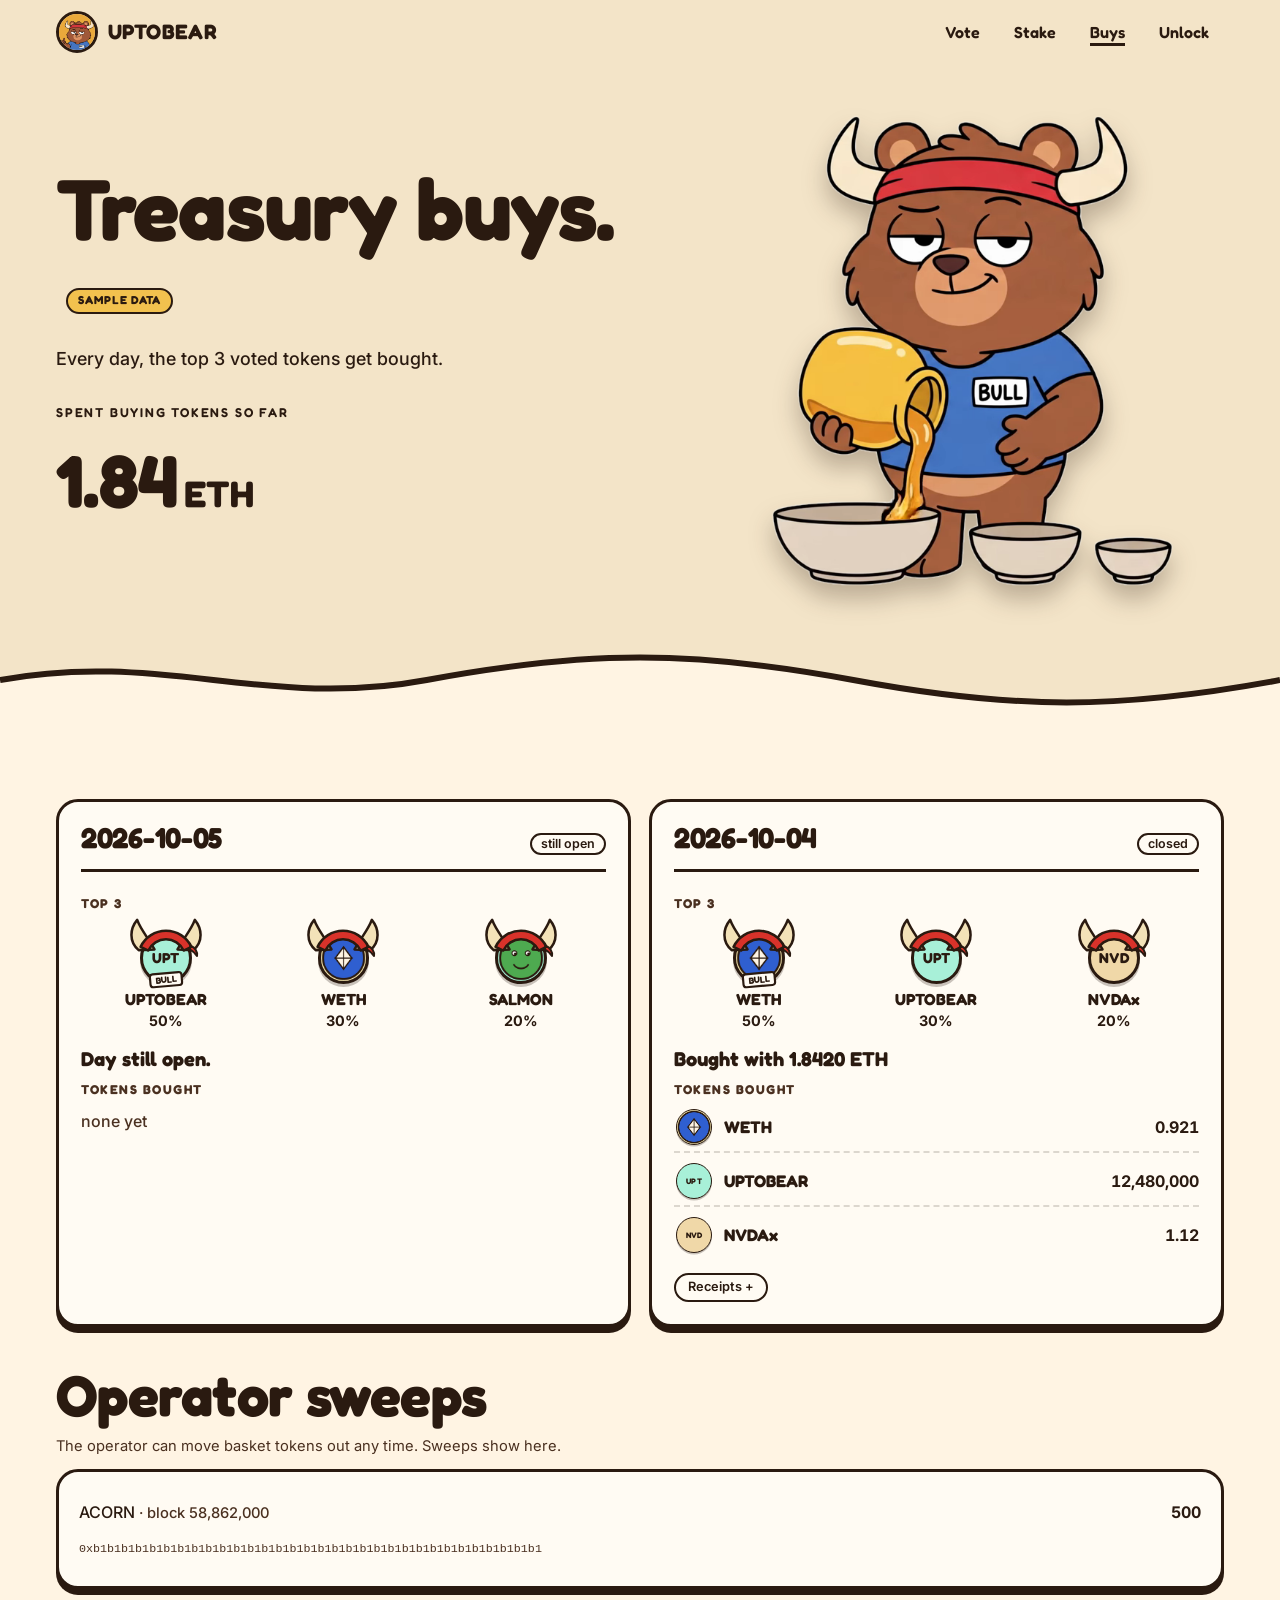
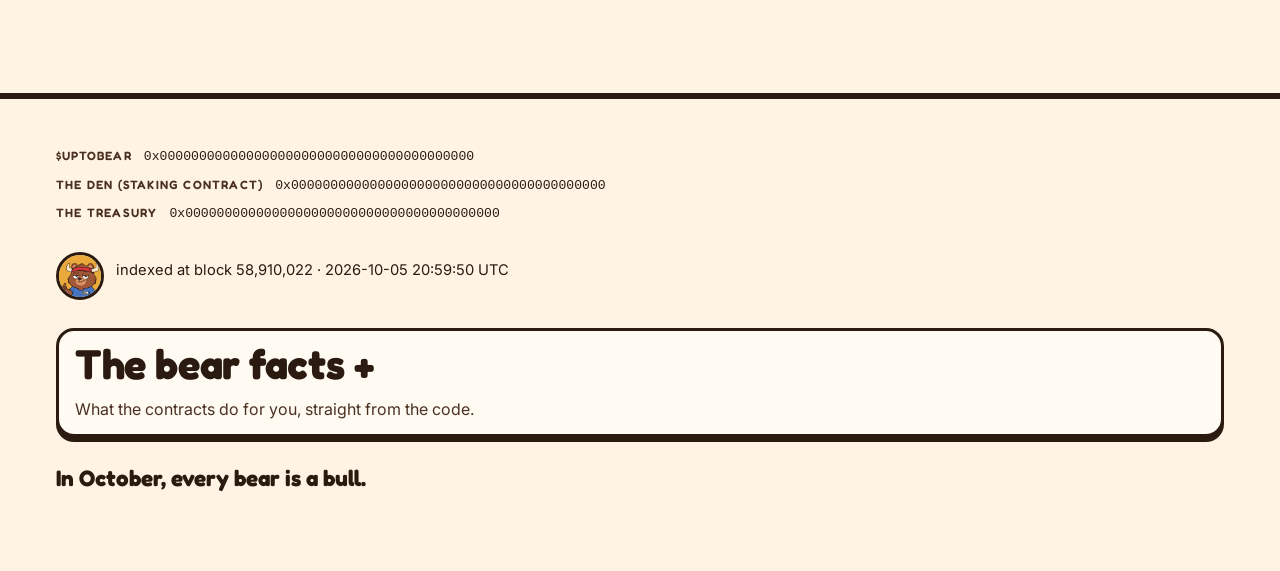
==== commit 6c026b0f: "site: clean URLs; board title" ====
--- a/web/feedings.html
+++ b/web/feedings.html
@@ -7,28 +7,28 @@
   <meta name="description" content="Every feeding: the day's top 3, the release transaction, the returns.">
   <meta property="og:title" content="UPTOBEAR — feedings">
   <meta property="og:image" content="https://uptobear.com/assets/gen/11-og.png">
-  <meta property="og:url" content="https://uptobear.com/feedings.html">
+  <meta property="og:url" content="https://uptobear.com/feedings">
   <meta name="twitter:card" content="summary_large_image">
   <meta name="twitter:image" content="https://uptobear.com/assets/gen/11-og.png">
   <link rel="icon" href="./assets/gen/09-avatar.png">
   <link rel="preconnect" href="https://fonts.googleapis.com">
   <link rel="preconnect" href="https://fonts.gstatic.com" crossorigin>
   <link href="https://fonts.googleapis.com/css2?family=Fredoka:wght@500;600;700&family=Inter:wght@400;500;600;700&display=swap" rel="stylesheet">
-  <link rel="stylesheet" href="./css/site.css?v=20261014b">
+  <link rel="stylesheet" href="./css/site.css?v=20261014c">
 </head>
 <body>
   <a class="skip" href="#menu">Skip to content</a>
   <header class="top">
     <div class="wrap">
-      <a class="brand" href="./index.html">
+      <a class="brand" href="./">
         <span class="avatar"><img src="./assets/gen/09-avatar.png" alt="" onerror="this.src='./assets/bear/bear_96_orange.png';this.onerror=null"></span>
         <span>UPTOBEAR</span>
       </a>
       <nav aria-label="Pages">
-        <a href="./index.html#race" data-short="Vote"><span>Vote</span></a>
-        <a href="./stake.html">Stake</a>
-        <a href="./feedings.html" aria-current="page">Buys</a>
-        <a href="./wake.html">Unlock</a>
+        <a href="./#race" data-short="Vote"><span>Vote</span></a>
+        <a href="./stake">Stake</a>
+        <a href="./feedings" aria-current="page">Buys</a>
+        <a href="./wake">Unlock</a>
       </nav>
     </div>
   </header>
@@ -63,9 +63,9 @@
 
   <footer class="fine"></footer>
 
-  <script src="./config.js?v=20261014b"></script>
-  <script src="./js/common.js?v=20261014b"></script>
-  <script src="./js/motion.js?v=20261014b"></script>
-  <script src="./js/feedings.js?v=20261014b"></script>
+  <script src="./config.js?v=20261014c"></script>
+  <script src="./js/common.js?v=20261014c"></script>
+  <script src="./js/motion.js?v=20261014c"></script>
+  <script src="./js/feedings.js?v=20261014c"></script>
 </body>
 </html>
--- a/web/css/site.css
+++ b/web/css/site.css
@@ -362,6 +362,7 @@
 .hero .lead .tease:hover { text-decoration-color: var(--ink); }
 .how-board { padding: 22px 18px 50px; position: relative; }
 .how-board .board-head { justify-content: center; text-align: center; }
+.how-board .board-head .title h2 { max-width: 40ch; margin: 0 auto; line-height: 1.05; }
 .how .cells { list-style: none; margin: 0; padding: 0; display: grid; grid-template-columns: repeat(3, minmax(0, 1fr)); }
 .how .cell { position: relative; display: flex; flex-direction: column; align-items: center; text-align: center; gap: 6px; padding: 24px 16px 8px; }
 .how .cell + .cell { border-left: 2px dashed var(--line); }
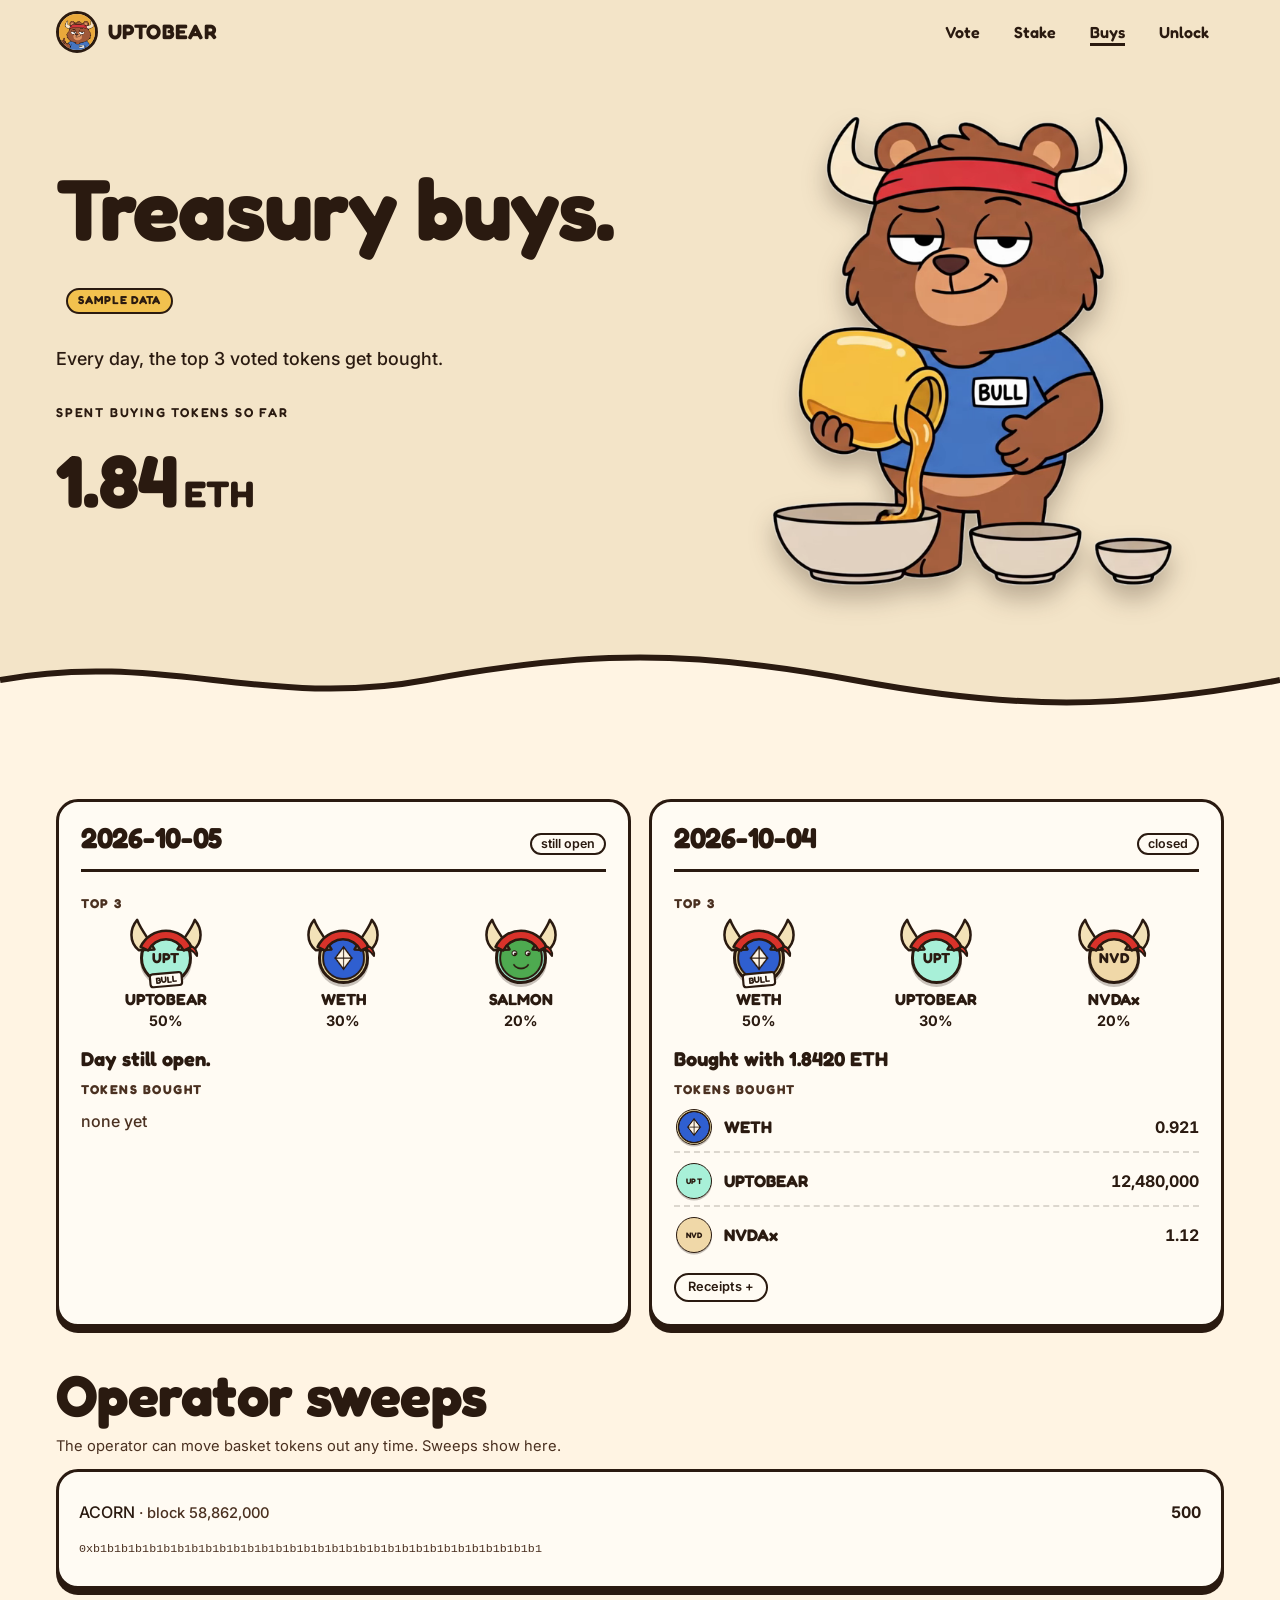
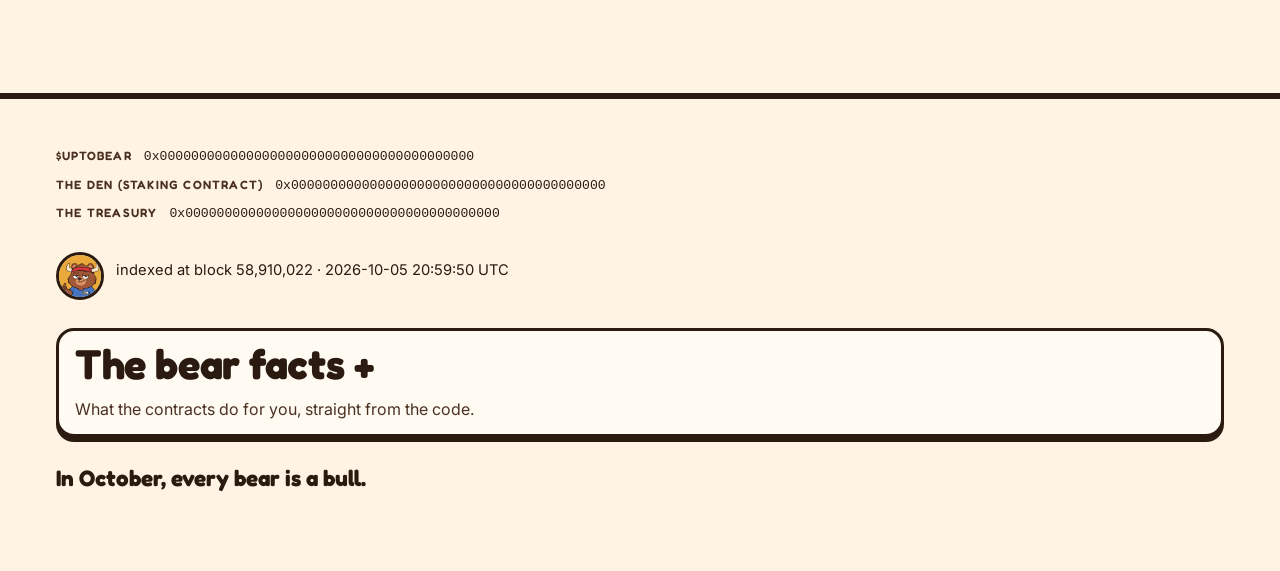
==== commit ab8716b5: "site: no #section in the bar" ====
--- a/web/feedings.html
+++ b/web/feedings.html
@@ -14,7 +14,7 @@
   <link rel="preconnect" href="https://fonts.googleapis.com">
   <link rel="preconnect" href="https://fonts.gstatic.com" crossorigin>
   <link href="https://fonts.googleapis.com/css2?family=Fredoka:wght@500;600;700&family=Inter:wght@400;500;600;700&display=swap" rel="stylesheet">
-  <link rel="stylesheet" href="./css/site.css?v=20261014c">
+  <link rel="stylesheet" href="./css/site.css?v=20261014e">
 </head>
 <body>
   <a class="skip" href="#menu">Skip to content</a>
@@ -63,9 +63,9 @@
 
   <footer class="fine"></footer>
 
-  <script src="./config.js?v=20261014c"></script>
-  <script src="./js/common.js?v=20261014c"></script>
-  <script src="./js/motion.js?v=20261014c"></script>
-  <script src="./js/feedings.js?v=20261014c"></script>
+  <script src="./config.js?v=20261014e"></script>
+  <script src="./js/common.js?v=20261014e"></script>
+  <script src="./js/motion.js?v=20261014e"></script>
+  <script src="./js/feedings.js?v=20261014e"></script>
 </body>
 </html>
--- a/web/css/site.css
+++ b/web/css/site.css
@@ -162,6 +162,7 @@
   min-height: 52px;
 }
 input:focus, button:focus-visible, .btn:focus-visible, a:focus-visible { outline: 3px solid var(--honey); outline-offset: 2px; }
+[tabindex="-1"]:focus { outline: none; } /* anchor targets focused by cleanHash(): the scroll is the indication */
 fieldset { border: 0; padding: 0; margin: 4px 0 0; }
 legend { font-weight: 600; font-size: 0.95em; padding: 0; }
 .actions { display: flex; gap: 10px; flex-wrap: wrap; margin-top: 14px; align-items: center; }
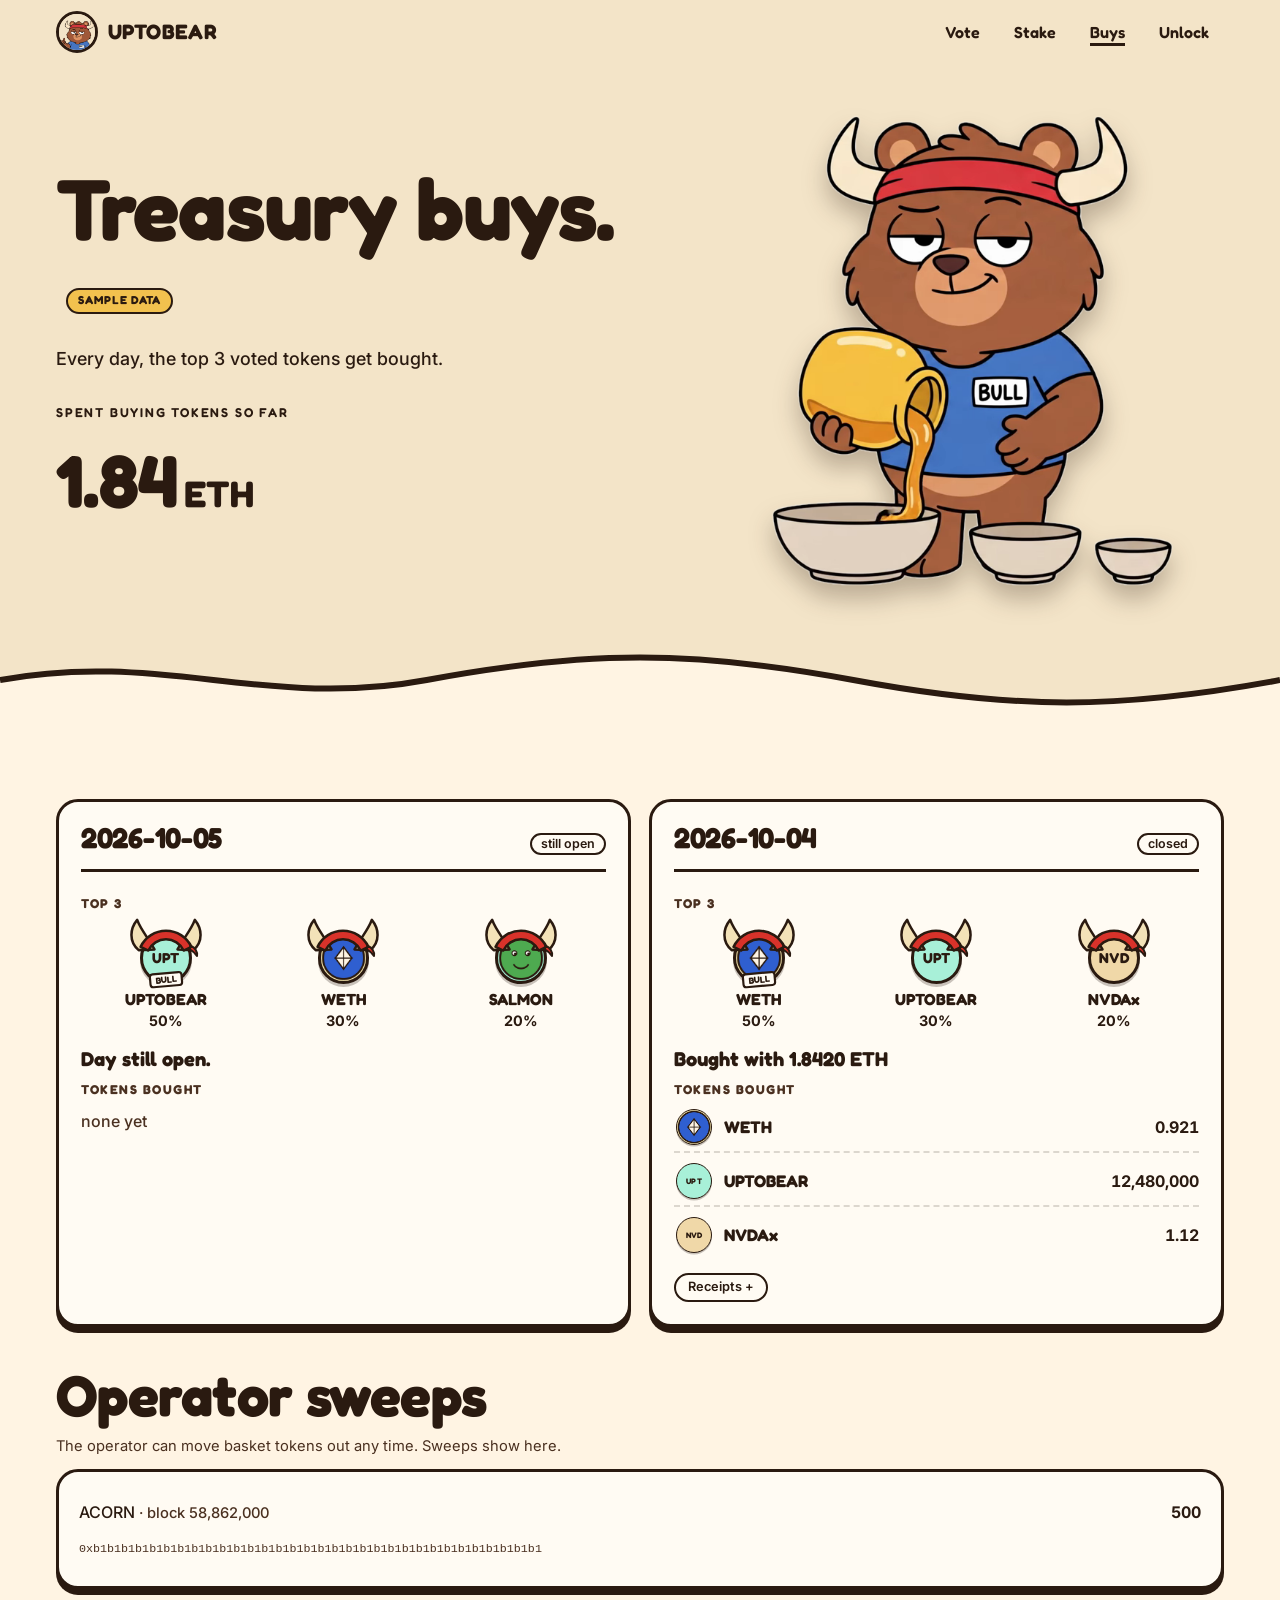
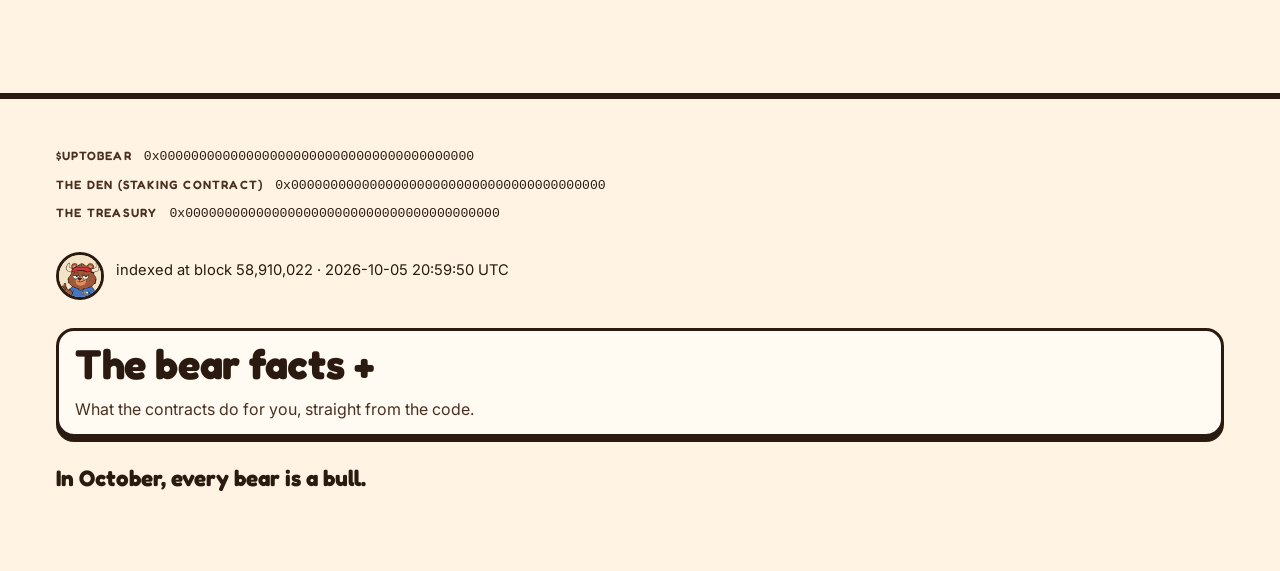
==== commit b80fce24: "avatar on the sand field; preview image rebuilt from the banner" ====
--- a/web/feedings.html
+++ b/web/feedings.html
@@ -6,10 +6,10 @@
   <title>Buys</title>
   <meta name="description" content="Every feeding: the day's top 3, the release transaction, the returns.">
   <meta property="og:title" content="UPTOBEAR — feedings">
-  <meta property="og:image" content="https://uptobear.com/assets/gen/11-og.png">
+  <meta property="og:image" content="https://uptobear.com/assets/gen/11-og.png?v=20261014f">
   <meta property="og:url" content="https://uptobear.com/feedings">
   <meta name="twitter:card" content="summary_large_image">
-  <meta name="twitter:image" content="https://uptobear.com/assets/gen/11-og.png">
+  <meta name="twitter:image" content="https://uptobear.com/assets/gen/11-og.png?v=20261014f">
   <link rel="icon" href="./assets/gen/09-avatar.png">
   <link rel="preconnect" href="https://fonts.googleapis.com">
   <link rel="preconnect" href="https://fonts.gstatic.com" crossorigin>
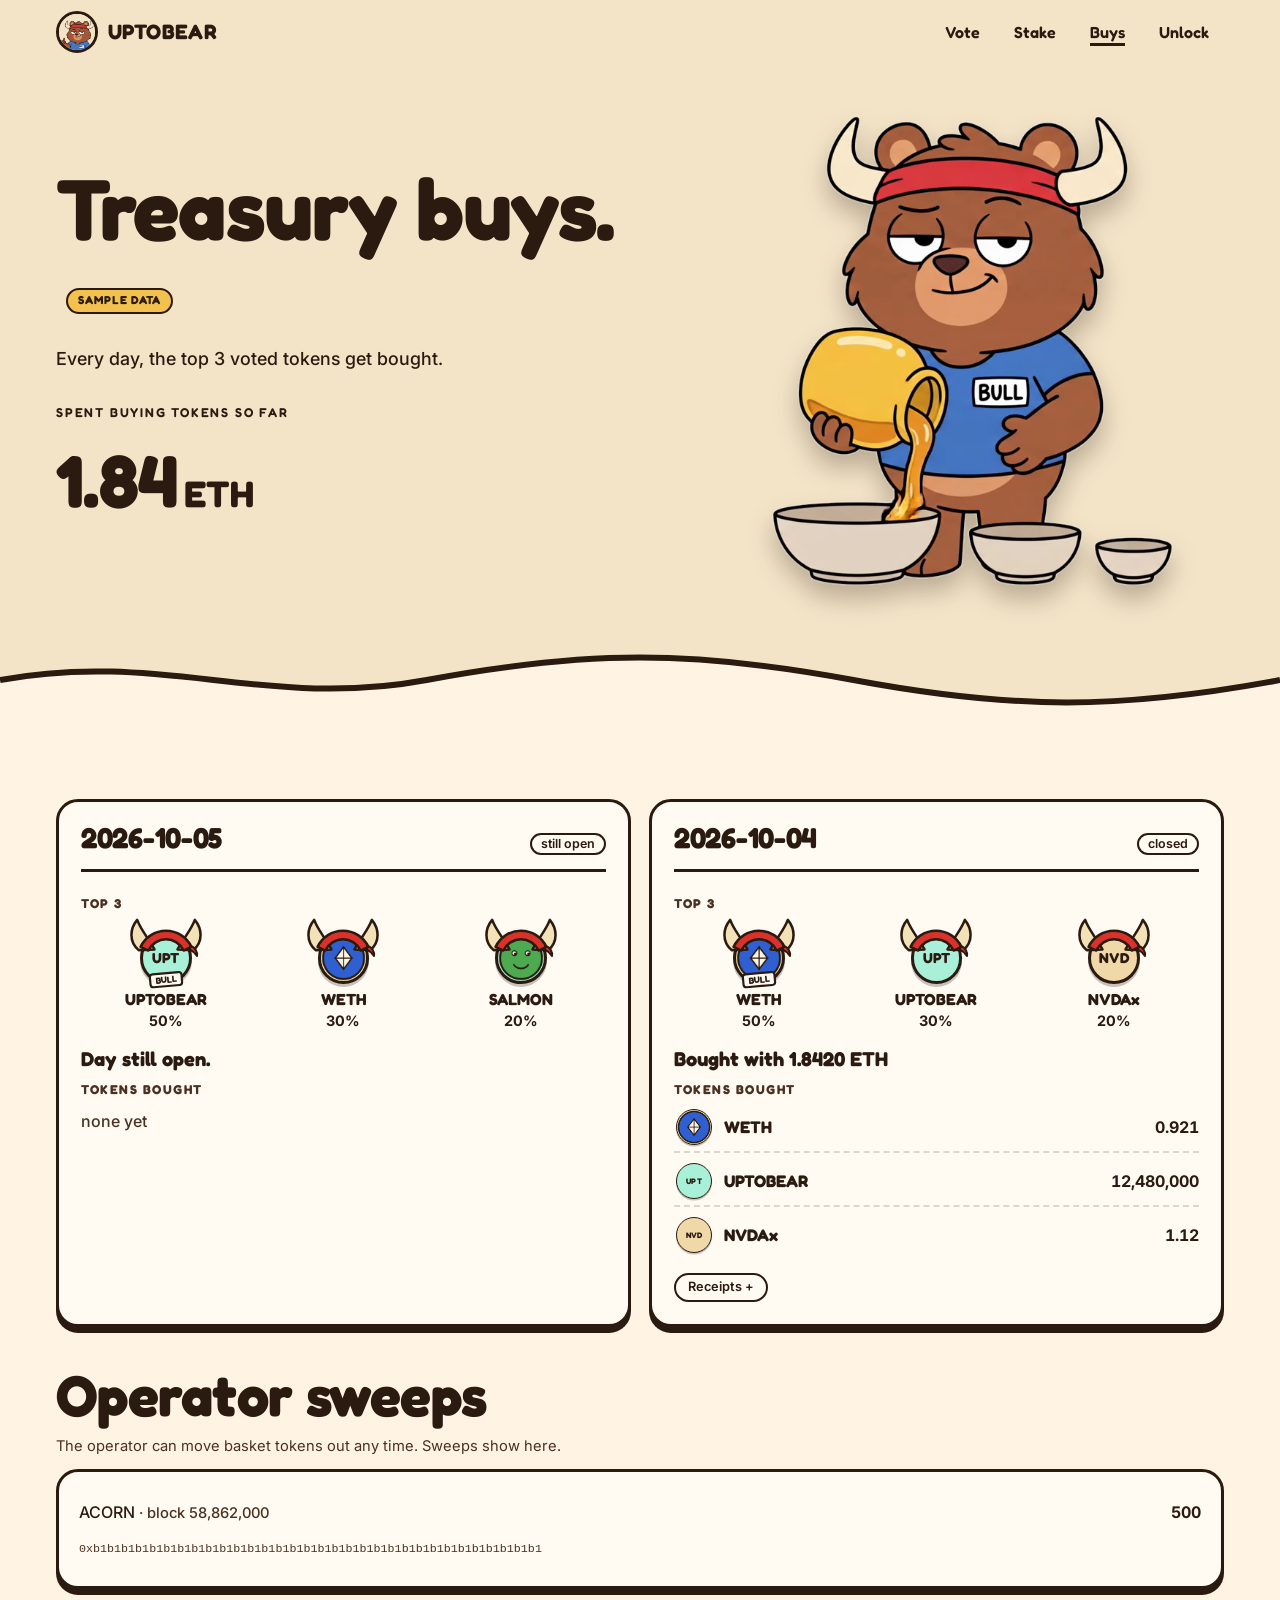
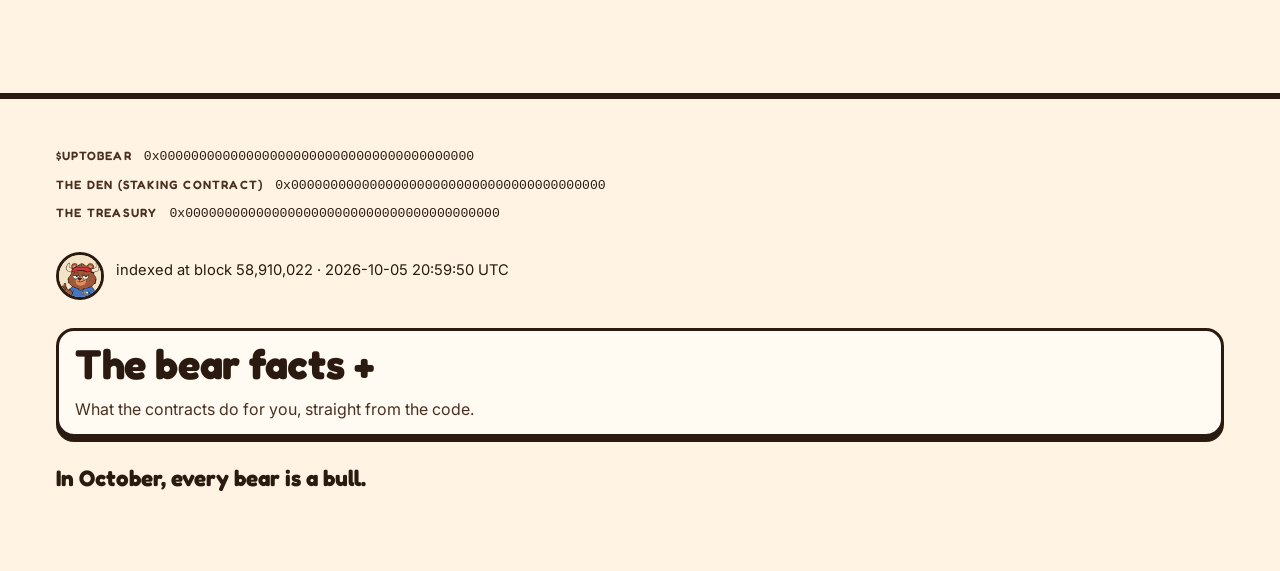
==== commit d11297c0: "X button (hidden until X_URL is set); asset version g" ====
--- a/web/feedings.html
+++ b/web/feedings.html
@@ -6,15 +6,15 @@
   <title>Buys</title>
   <meta name="description" content="Every feeding: the day's top 3, the release transaction, the returns.">
   <meta property="og:title" content="UPTOBEAR — feedings">
-  <meta property="og:image" content="https://uptobear.com/assets/gen/11-og.png?v=20261014f">
+  <meta property="og:image" content="https://uptobear.com/assets/gen/11-og.png?v=20261014g">
   <meta property="og:url" content="https://uptobear.com/feedings">
   <meta name="twitter:card" content="summary_large_image">
-  <meta name="twitter:image" content="https://uptobear.com/assets/gen/11-og.png?v=20261014f">
+  <meta name="twitter:image" content="https://uptobear.com/assets/gen/11-og.png?v=20261014g">
   <link rel="icon" href="./assets/gen/09-avatar.png">
   <link rel="preconnect" href="https://fonts.googleapis.com">
   <link rel="preconnect" href="https://fonts.gstatic.com" crossorigin>
   <link href="https://fonts.googleapis.com/css2?family=Fredoka:wght@500;600;700&family=Inter:wght@400;500;600;700&display=swap" rel="stylesheet">
-  <link rel="stylesheet" href="./css/site.css?v=20261014e">
+  <link rel="stylesheet" href="./css/site.css?v=20261014g">
 </head>
 <body>
   <a class="skip" href="#menu">Skip to content</a>
@@ -29,6 +29,7 @@
         <a href="./stake">Stake</a>
         <a href="./feedings" aria-current="page">Buys</a>
         <a href="./wake">Unlock</a>
+        <a class="x" id="x-link" hidden aria-label="UPTOBEAR on X" title="UPTOBEAR on X"><svg viewBox="0 0 24 24" width="16" height="16" aria-hidden="true" focusable="false"><path fill="currentColor" d="M18.244 2.25h3.308l-7.227 8.26 8.502 11.24H16.17l-5.214-6.817L4.99 21.75H1.68l7.73-8.835L1.254 2.25H8.08l4.713 6.231zm-1.161 17.52h1.833L7.084 4.126H5.117z"/></svg></a>
       </nav>
     </div>
   </header>
@@ -63,9 +64,9 @@
 
   <footer class="fine"></footer>
 
-  <script src="./config.js?v=20261014e"></script>
-  <script src="./js/common.js?v=20261014e"></script>
-  <script src="./js/motion.js?v=20261014e"></script>
-  <script src="./js/feedings.js?v=20261014e"></script>
+  <script src="./config.js?v=20261014g"></script>
+  <script src="./js/common.js?v=20261014g"></script>
+  <script src="./js/motion.js?v=20261014g"></script>
+  <script src="./js/feedings.js?v=20261014g"></script>
 </body>
 </html>
--- a/web/css/site.css
+++ b/web/css/site.css
@@ -81,12 +81,16 @@
 header.top nav a:hover { border-color: var(--ink); background: var(--sand-deep); }
 /* the current page: ink text with an ink underline */
 header.top nav a[aria-current="page"] { color: var(--ink); text-decoration: underline; text-decoration-color: var(--ink); text-decoration-thickness: 3px; text-underline-offset: 5px; }
+header.top nav a.x { display: inline-flex; align-items: center; justify-content: center; width: 36px; height: 36px; padding: 0; margin-left: 6px; border-color: var(--ink); background: var(--cream); box-shadow: 0 3px 0 var(--ink); }
+header.top nav a.x:hover { background: var(--ink); color: var(--cream); transform: translateY(1px); box-shadow: 0 2px 0 var(--ink); }
+header.top nav a.x[hidden] { display: none; }
 @media (max-width: 420px) {
   header.top .brand > span:last-child { display: none; }
   header.top nav a { padding: 6px 8px; font-size: 0.9rem; white-space: nowrap; }
   header.top nav { gap: 0; }
   header.top nav a[data-short]::before { content: attr(data-short); }
   header.top nav a[data-short] span { display: none; }
+  header.top nav a.x { width: 32px; height: 32px; margin-left: 4px; }
 }
 
 /* ---- bands + wavy dividers ---------------------------------------------- */
@@ -486,6 +490,9 @@
 footer.fine ol.how li { margin: 10px 0; padding-left: 4px; }
 footer.fine ol.how li::marker { font-family: var(--display); font-weight: 700; color: var(--ink); }
 footer.fine .tag { font-family: var(--display); font-weight: 700; font-size: 1.4rem; margin-top: 24px; }
+footer.fine .tag .x-foot { display: inline-block; font-size: 1rem; font-weight: 600; margin-left: 12px; padding: 5px 12px; border-radius: 999px; border: var(--stroke) solid var(--ink); background: var(--cream); color: var(--ink); text-decoration: none; box-shadow: 0 3px 0 var(--ink); vertical-align: middle; }
+footer.fine .tag .x-foot:hover { background: var(--ink); color: var(--cream); }
+footer.fine .tag .x-foot[hidden] { display: none; }
 footer.fine .stamp { display: flex; align-items: center; gap: 12px; }
 footer.fine .stamp img { width: 48px; height: 48px; flex: none; border-radius: 50%; border: var(--stroke) solid var(--ink); object-fit: cover; cursor: pointer; }
 footer.fine .stamp { margin-bottom: 28px; }
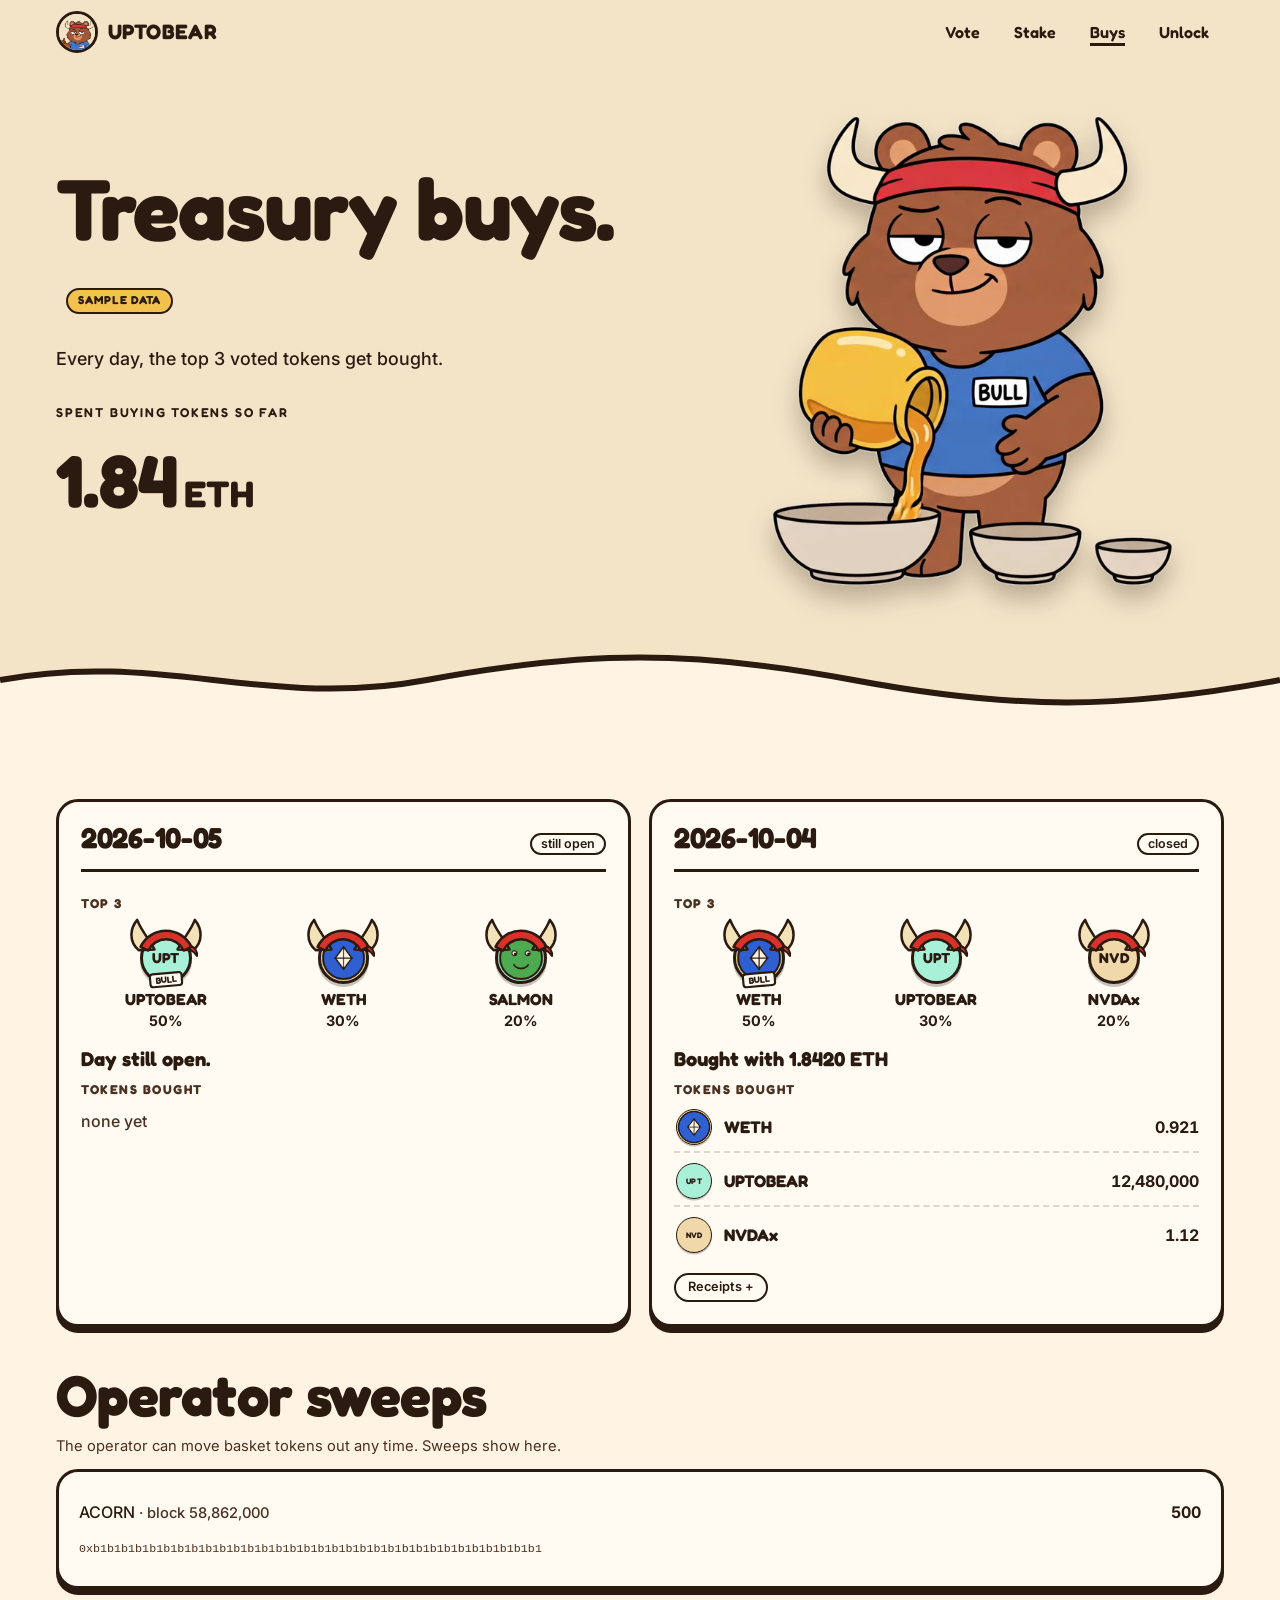
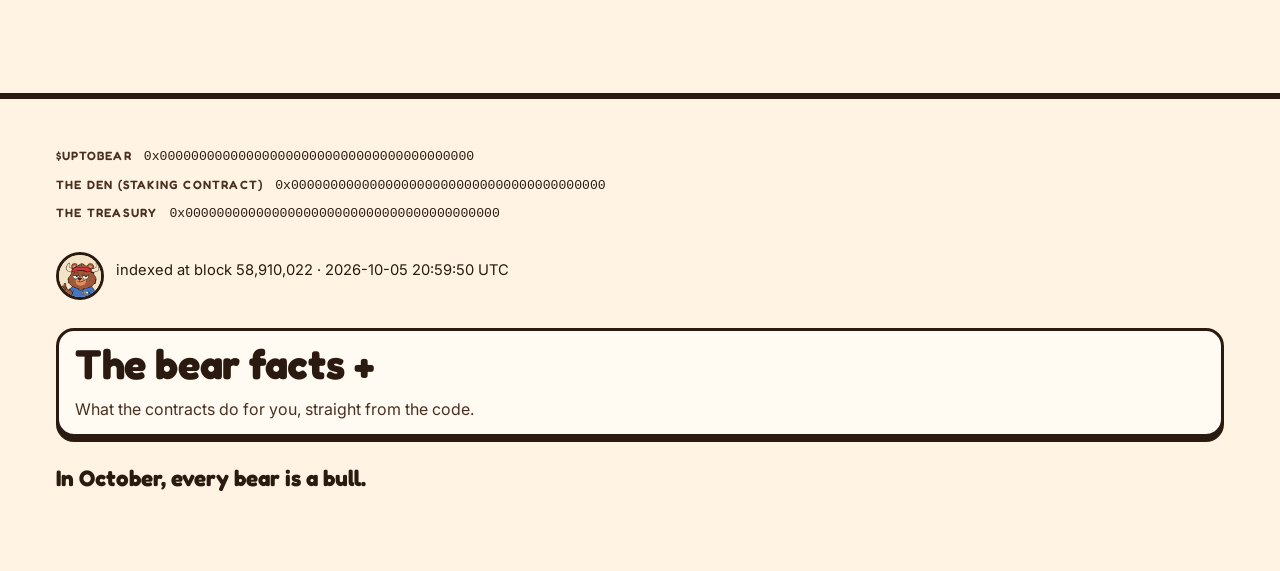
==== commit 9cad4f74: "X link nits: footer pill alignment at phone width, handle normalisation; asset version h" ====
--- a/web/feedings.html
+++ b/web/feedings.html
@@ -6,15 +6,15 @@
   <title>Buys</title>
   <meta name="description" content="Every feeding: the day's top 3, the release transaction, the returns.">
   <meta property="og:title" content="UPTOBEAR — feedings">
-  <meta property="og:image" content="https://uptobear.com/assets/gen/11-og.png?v=20261014g">
+  <meta property="og:image" content="https://uptobear.com/assets/gen/11-og.png?v=20261014h">
   <meta property="og:url" content="https://uptobear.com/feedings">
   <meta name="twitter:card" content="summary_large_image">
-  <meta name="twitter:image" content="https://uptobear.com/assets/gen/11-og.png?v=20261014g">
+  <meta name="twitter:image" content="https://uptobear.com/assets/gen/11-og.png?v=20261014h">
   <link rel="icon" href="./assets/gen/09-avatar.png">
   <link rel="preconnect" href="https://fonts.googleapis.com">
   <link rel="preconnect" href="https://fonts.gstatic.com" crossorigin>
   <link href="https://fonts.googleapis.com/css2?family=Fredoka:wght@500;600;700&family=Inter:wght@400;500;600;700&display=swap" rel="stylesheet">
-  <link rel="stylesheet" href="./css/site.css?v=20261014g">
+  <link rel="stylesheet" href="./css/site.css?v=20261014h">
 </head>
 <body>
   <a class="skip" href="#menu">Skip to content</a>
@@ -64,9 +64,9 @@
 
   <footer class="fine"></footer>
 
-  <script src="./config.js?v=20261014g"></script>
-  <script src="./js/common.js?v=20261014g"></script>
-  <script src="./js/motion.js?v=20261014g"></script>
-  <script src="./js/feedings.js?v=20261014g"></script>
+  <script src="./config.js?v=20261014h"></script>
+  <script src="./js/common.js?v=20261014h"></script>
+  <script src="./js/motion.js?v=20261014h"></script>
+  <script src="./js/feedings.js?v=20261014h"></script>
 </body>
 </html>
--- a/web/css/site.css
+++ b/web/css/site.css
@@ -91,6 +91,7 @@
   header.top nav a[data-short]::before { content: attr(data-short); }
   header.top nav a[data-short] span { display: none; }
   header.top nav a.x { width: 32px; height: 32px; margin-left: 4px; }
+  footer.fine .tag .x-foot { margin-left: 0; margin-top: 8px; }
 }
 
 /* ---- bands + wavy dividers ---------------------------------------------- */
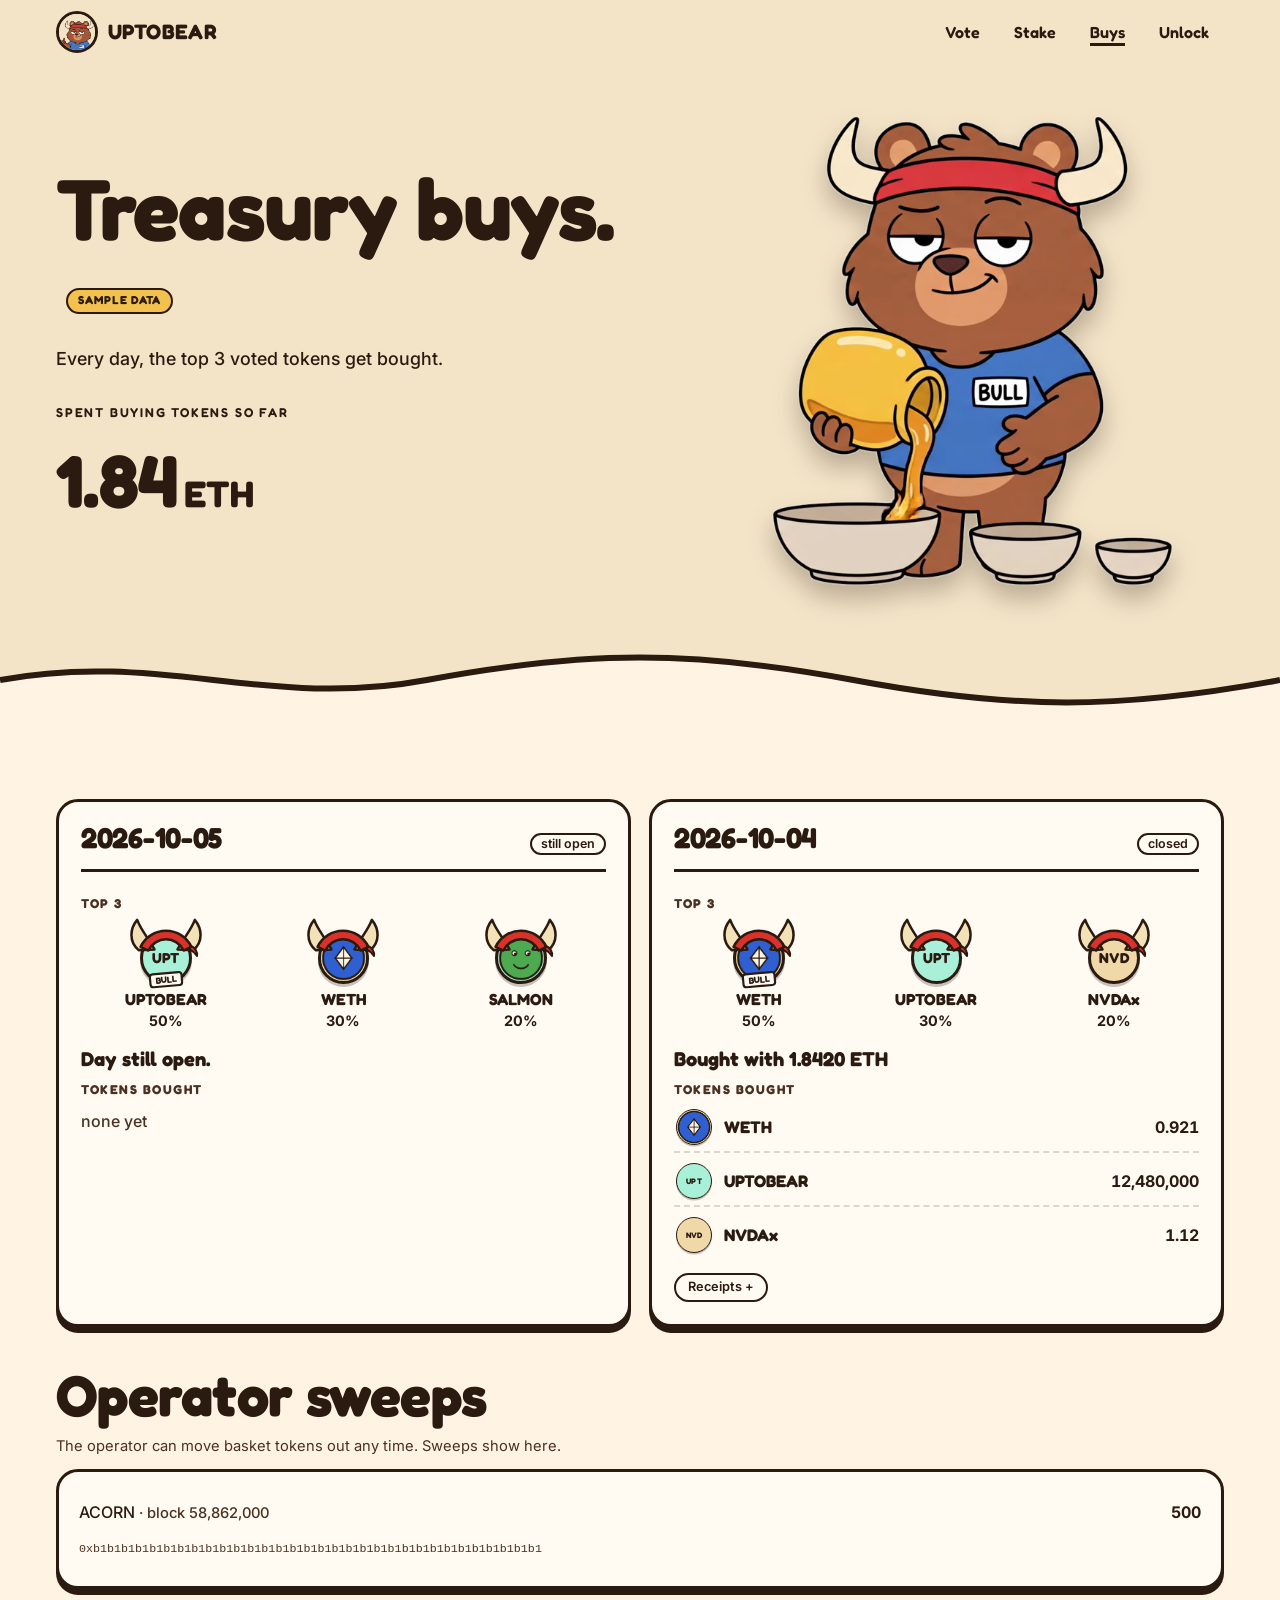
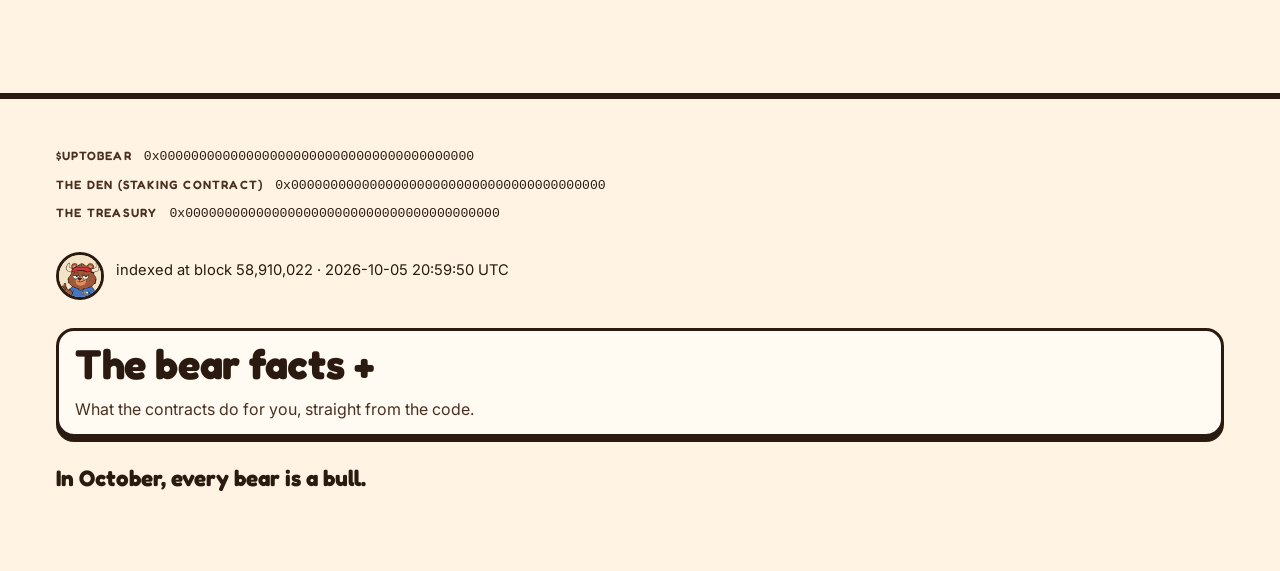
==== commit 6848cd3a: "footer X pill flush left when it wraps; asset version i" ====
--- a/web/feedings.html
+++ b/web/feedings.html
@@ -6,15 +6,15 @@
   <title>Buys</title>
   <meta name="description" content="Every feeding: the day's top 3, the release transaction, the returns.">
   <meta property="og:title" content="UPTOBEAR — feedings">
-  <meta property="og:image" content="https://uptobear.com/assets/gen/11-og.png?v=20261014h">
+  <meta property="og:image" content="https://uptobear.com/assets/gen/11-og.png?v=20261014i">
   <meta property="og:url" content="https://uptobear.com/feedings">
   <meta name="twitter:card" content="summary_large_image">
-  <meta name="twitter:image" content="https://uptobear.com/assets/gen/11-og.png?v=20261014h">
+  <meta name="twitter:image" content="https://uptobear.com/assets/gen/11-og.png?v=20261014i">
   <link rel="icon" href="./assets/gen/09-avatar.png">
   <link rel="preconnect" href="https://fonts.googleapis.com">
   <link rel="preconnect" href="https://fonts.gstatic.com" crossorigin>
   <link href="https://fonts.googleapis.com/css2?family=Fredoka:wght@500;600;700&family=Inter:wght@400;500;600;700&display=swap" rel="stylesheet">
-  <link rel="stylesheet" href="./css/site.css?v=20261014h">
+  <link rel="stylesheet" href="./css/site.css?v=20261014i">
 </head>
 <body>
   <a class="skip" href="#menu">Skip to content</a>
@@ -64,9 +64,9 @@
 
   <footer class="fine"></footer>
 
-  <script src="./config.js?v=20261014h"></script>
-  <script src="./js/common.js?v=20261014h"></script>
-  <script src="./js/motion.js?v=20261014h"></script>
-  <script src="./js/feedings.js?v=20261014h"></script>
+  <script src="./config.js?v=20261014i"></script>
+  <script src="./js/common.js?v=20261014i"></script>
+  <script src="./js/motion.js?v=20261014i"></script>
+  <script src="./js/feedings.js?v=20261014i"></script>
 </body>
 </html>
--- a/web/css/site.css
+++ b/web/css/site.css
@@ -91,7 +91,6 @@
   header.top nav a[data-short]::before { content: attr(data-short); }
   header.top nav a[data-short] span { display: none; }
   header.top nav a.x { width: 32px; height: 32px; margin-left: 4px; }
-  footer.fine .tag .x-foot { margin-left: 0; margin-top: 8px; }
 }
 
 /* ---- bands + wavy dividers ---------------------------------------------- */
@@ -491,7 +490,8 @@
 footer.fine ol.how li { margin: 10px 0; padding-left: 4px; }
 footer.fine ol.how li::marker { font-family: var(--display); font-weight: 700; color: var(--ink); }
 footer.fine .tag { font-family: var(--display); font-weight: 700; font-size: 1.4rem; margin-top: 24px; }
-footer.fine .tag .x-foot { display: inline-block; font-size: 1rem; font-weight: 600; margin-left: 12px; padding: 5px 12px; border-radius: 999px; border: var(--stroke) solid var(--ink); background: var(--cream); color: var(--ink); text-decoration: none; box-shadow: 0 3px 0 var(--ink); vertical-align: middle; }
+footer.fine .tag:has(.x-foot:not([hidden])) { display: flex; flex-wrap: wrap; align-items: center; gap: 8px 12px; } /* the pill wraps flush left at any width */
+footer.fine .tag .x-foot { display: inline-block; font-size: 1rem; font-weight: 600; padding: 5px 12px; border-radius: 999px; border: var(--stroke) solid var(--ink); background: var(--cream); color: var(--ink); text-decoration: none; box-shadow: 0 3px 0 var(--ink); vertical-align: middle; }
 footer.fine .tag .x-foot:hover { background: var(--ink); color: var(--cream); }
 footer.fine .tag .x-foot[hidden] { display: none; }
 footer.fine .stamp { display: flex; align-items: center; gap: 12px; }
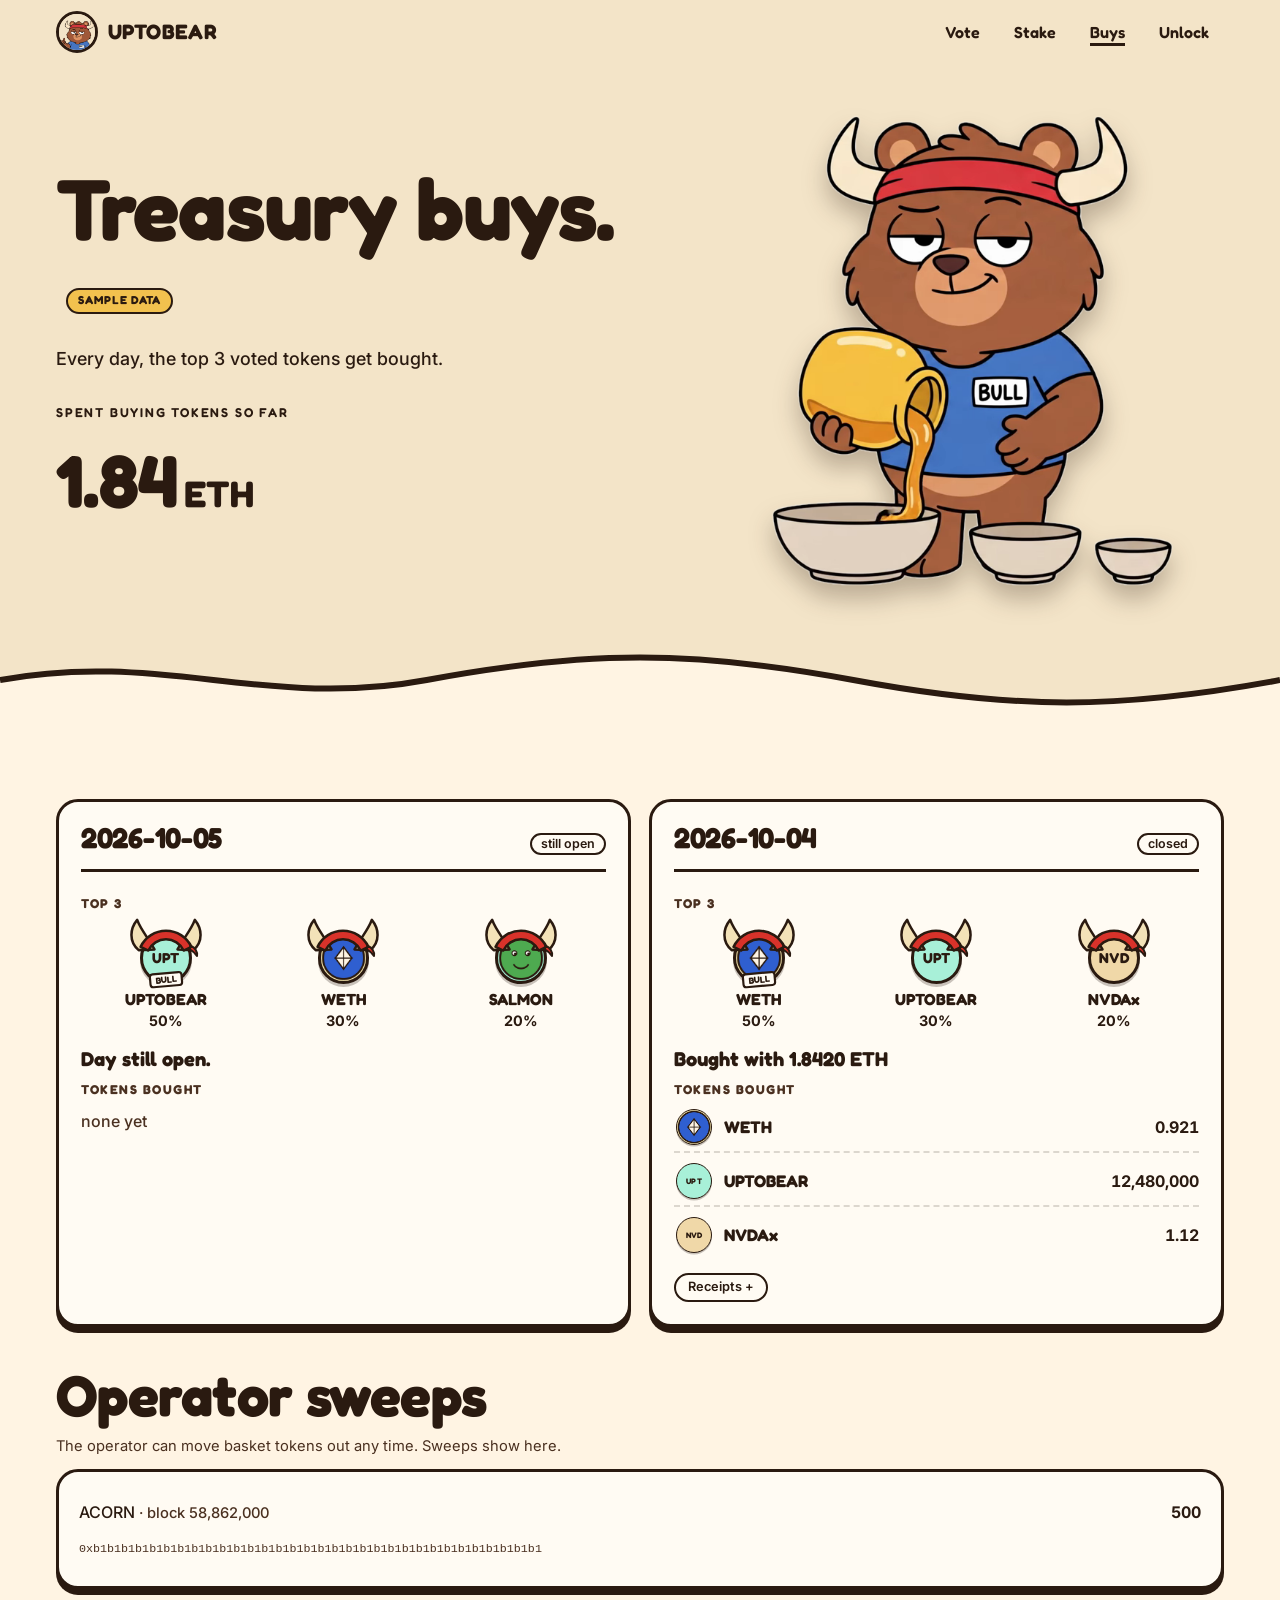
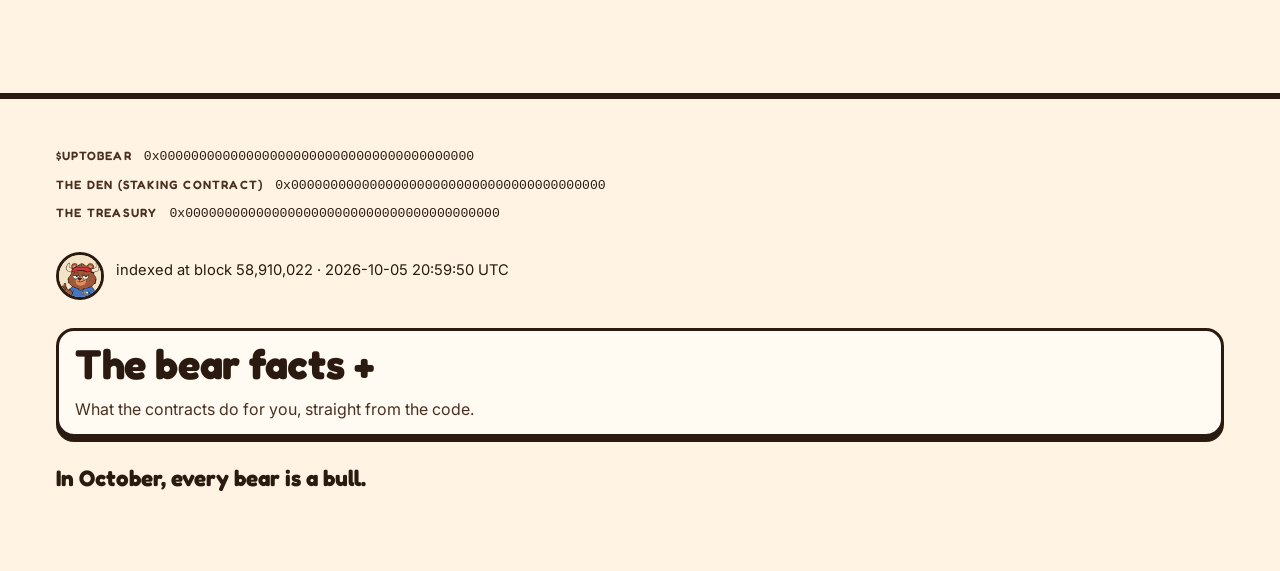
==== commit 41b1a29a: "compact header up to 560px; asset version j" ====
--- a/web/feedings.html
+++ b/web/feedings.html
@@ -6,15 +6,15 @@
   <title>Buys</title>
   <meta name="description" content="Every feeding: the day's top 3, the release transaction, the returns.">
   <meta property="og:title" content="UPTOBEAR — feedings">
-  <meta property="og:image" content="https://uptobear.com/assets/gen/11-og.png?v=20261014i">
+  <meta property="og:image" content="https://uptobear.com/assets/gen/11-og.png?v=20261014j">
   <meta property="og:url" content="https://uptobear.com/feedings">
   <meta name="twitter:card" content="summary_large_image">
-  <meta name="twitter:image" content="https://uptobear.com/assets/gen/11-og.png?v=20261014i">
+  <meta name="twitter:image" content="https://uptobear.com/assets/gen/11-og.png?v=20261014j">
   <link rel="icon" href="./assets/gen/09-avatar.png">
   <link rel="preconnect" href="https://fonts.googleapis.com">
   <link rel="preconnect" href="https://fonts.gstatic.com" crossorigin>
   <link href="https://fonts.googleapis.com/css2?family=Fredoka:wght@500;600;700&family=Inter:wght@400;500;600;700&display=swap" rel="stylesheet">
-  <link rel="stylesheet" href="./css/site.css?v=20261014i">
+  <link rel="stylesheet" href="./css/site.css?v=20261014j">
 </head>
 <body>
   <a class="skip" href="#menu">Skip to content</a>
@@ -64,9 +64,9 @@
 
   <footer class="fine"></footer>
 
-  <script src="./config.js?v=20261014i"></script>
-  <script src="./js/common.js?v=20261014i"></script>
-  <script src="./js/motion.js?v=20261014i"></script>
-  <script src="./js/feedings.js?v=20261014i"></script>
+  <script src="./config.js?v=20261014j"></script>
+  <script src="./js/common.js?v=20261014j"></script>
+  <script src="./js/motion.js?v=20261014j"></script>
+  <script src="./js/feedings.js?v=20261014j"></script>
 </body>
 </html>
--- a/web/css/site.css
+++ b/web/css/site.css
@@ -84,7 +84,7 @@
 header.top nav a.x { display: inline-flex; align-items: center; justify-content: center; width: 36px; height: 36px; padding: 0; margin-left: 6px; border-color: var(--ink); background: var(--cream); box-shadow: 0 3px 0 var(--ink); }
 header.top nav a.x:hover { background: var(--ink); color: var(--cream); transform: translateY(1px); box-shadow: 0 2px 0 var(--ink); }
 header.top nav a.x[hidden] { display: none; }
-@media (max-width: 420px) {
+@media (max-width: 560px) { /* compact header: the full brand + four links + X need ~525px (review measurement 2026-10-14) */
   header.top .brand > span:last-child { display: none; }
   header.top nav a { padding: 6px 8px; font-size: 0.9rem; white-space: nowrap; }
   header.top nav { gap: 0; }
